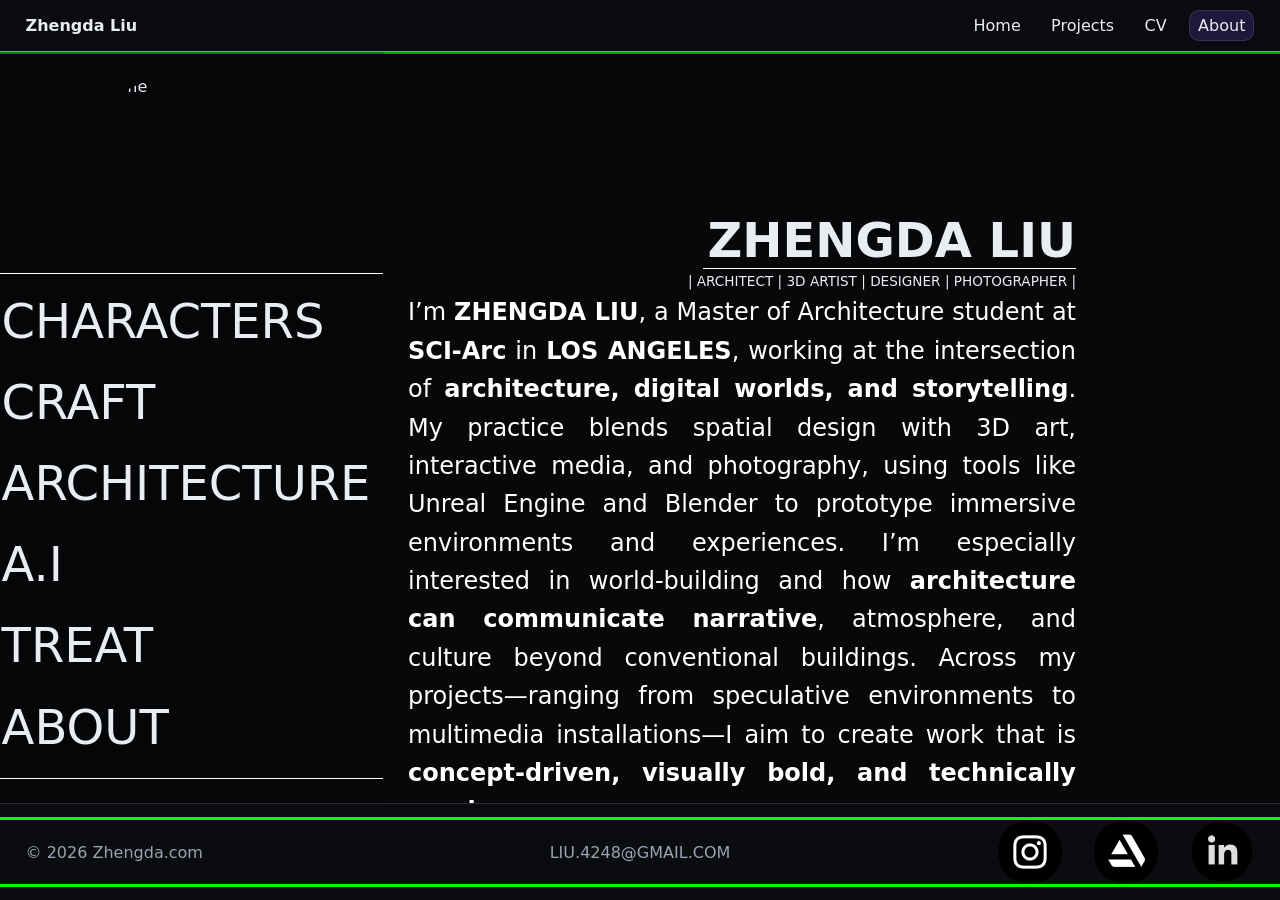
==== about.html @ c09c64e1 "2026_Feb_24 update" ====
<!doctype html>
<html lang="en">
<head>
  <meta charset="utf-8" />
  <meta name="viewport" content="width=device-width,initial-scale=1" />
  <title>About — Portfolio</title>
  <link rel="stylesheet" href="style.css" />
  <script defer src="script.js"></script>
</head>
<body>
  <header class="header">
    <div class="container row">
      <a class="brand" href="index.html">Zhengda Liu</a>

      <button class="navBtn" type="button" aria-expanded="false" aria-controls="nav">
        ☰
      </button>

      <nav class="nav" id="nav">
        <a href="index.html" data-nav>Home</a>
        <a href="projects.html" data-nav>Projects</a>
        <a href="cv.html" data-nav>CV</a>
        <a href="about.html" data-nav>About</a>
      </nav>
    </div>
  </header>

  <main class="split">

  <!-- LEFT -->
  <section class="leftPane">
   <div class="box1">
     <a class="profileIcon" href="index.html" aria-label="Home">
      <img src="D:\PersonalWebsite\assets\icons\personalBrand.png" alt="Home">
     </a>
   </div>

    <div class="btnRow">
      <a class="btn ghost" style="--hbg:#e0e0e0" href="#">CHARACTERS</a>
      <a class="btn ghost" style="--hbg:#e0e0e0" href="#">CRAFT</a>
      <a class="btn ghost" style="--hbg:#de3c4f" href="#">ARCHITECTURE</a>
      <a class="btn ghost" style="--hbg:#e0e0e0" href="#">A.I</a>
      <a class="btn ghost" style="--hbg:#e0e0e0" href="#">TREAT</a>
      <a class="btn ghost" style="--hbg:#70e6e6" href="about.html">ABOUT</a>
    </div>

    <div class="myStory">
    <h3>MY STORY</h3>
     <h4> Early Years in Beijing</h4>
     <p class="firstP">
      I was born in <span class="bold">BEIJING, CHINA</span>, a city rich in history and culture. One of my clearest childhood memories is how fast the city was changing—construction sites were everywhere, and buildings seemed to rise from the ground as I grew up. I often stood and watched, wondering what I might become in the future. Looking back, that experience probably planted my early interest in building. But I also believe it came from something more personal. My father loved drawing when he was young, and I think his sense of aesthetics influenced me from the start.
     </p>

     <p>
      When I was young, I took several drawing classes, though none lasted very long. Before college, I hesitated and felt uncertain about what direction to take. That uncertainty led me to major in <span class="bold">Economics</span> during my first year.
     </p>

     <h4> College Years</h4>
     <p class="firstP">
      Freshman year wasn’t easy. I loved college life, but I didn’t enjoy what I was studying. I kept thinking about the interests I had as a kid, and I realized I wanted to pursue something I genuinely cared about. After my first year, I decided to switch my major to <span class="bold">Architecture</span>. The application process wasn’t too difficult—I truly enjoyed the courses, and I completed my first portfolio.
     </p>

     <p>
      My time as an undergraduate at the <span class="bold">Knowlton School of Architecture (KSA)</span> was exciting. I loved the history and theory classes, and studio was also inspiring. That period helped me build a strong foundation in architecture. More importantly, <span class="bold">KSA</span> taught me a way of thinking—a <span class="bold">methodology</span> for design. Those concepts are still at the core of how I approach design today.
     </p>

     <h4> First Steps in Architecture</h4>
     <p class="firstP">
      Time moved quickly, and when I graduated, the pandemic was spreading worldwide. I was passionate about architecture and eager to begin my career. My first job was at <span class="bold">TIANHUA</span>, one of the largest architecture firms, where I worked as an assistant architect on an elementary school project and several competition projects. I was part of a large team—about 15 people—and we collaborated well. The most valuable lesson I learned from a big firm was how to work effectively in a large team.
     </p>

     <p>
      However, large companies also have disadvantages. Often, you’re responsible for only one part of a project, and it can be difficult to understand the project as a whole. To gain broader experience, I joined a smaller design studio with only six people called <span class="bold">YANSHAN ARCHITECTURE</span>. The pace was much faster—we often worked on more than three projects at the same time, mostly smaller ones such as schools and resorts. Because the projects were smaller and schedules were tighter, I had the chance to participate in every stage, including design, representation, and construction. Many of our projects were completed on time and eventually put into use.
     </p>
     
     <h4>Returning to School</h4>
     <p class="firstP">
      I value both experiences. But over time, I began to feel a bit tired and repetitive in my daily work. I started to question whether I was still interested in architecture—or whether I wanted to explore something different, but not too far from design. That question led me to <span class="bold">SCI-Arc</span>.
     </p>

     <p>
      At SCI-Arc, I began learning beyond traditional architecture. I picked up new tools—<span class="bold">Maya, Blender, C4D, and ZBrush</span>—and explored skills that connect with the game and film industries. It felt like I rekindled my passion for design. During my two years at <span class="bold">SCI-Arc</span>, I achieved more than I expected and completed several projects using these new techniques. With the support of inspiring professors, I strengthened my methodology and developed my own design language.
     </p>

     <h4>Where I’m Headed Next</h4>
     <p class="firstP">
      Now, I consider myself a <span class="bold">3D artist</span>, and I hope to build a career in the field I truly love. If you’ve read this far, thank you—I genuinely appreciate it. As the saying goes, “Life is like a box of chocolates—you never know what you’re going to get.” I’m excited to keep moving forward on this path, and I believe it will lead to something meaningful.
     </p>
   </div>

  </section>

  <!-- RIGHT -->
  <section class="rightPane">
    <div class="mainOverlay"></div>

    <div class="box">
      <h1>ZHENGDA LIU</h1>
      <div class="nameLine"></div>
      <p>| ARCHITECT | 3D ARTIST | DESIGNER | PHOTOGRAPHER |</p>
      <p class="intro">
        I’m <span class="bold2">ZHENGDA LIU</span>, a Master of Architecture student at     <span class="bold2">SCI-Arc</span> in <span class="bold2">LOS ANGELES</span>, working at the intersection of <span class="bold2">architecture, digital worlds, and storytelling</span>. My practice blends spatial design with 3D art, interactive media, and photography, using tools like Unreal Engine and Blender to prototype immersive environments and experiences. I’m especially interested in world-building and how <span class="bold2">architecture can communicate narrative</span>, atmosphere, and culture beyond conventional buildings. Across my projects—ranging from speculative environments to multimedia installations—I aim to create work that is <span class="bold2">concept-driven, visually bold, and technically precise</span>.
      </p>
    </div>


   <h2 class="bioTitle">BIOGRAPHY</h2>
     <div class="linkGrid">
     <a class="linkCard" style="--bg:url('assets/images/biography/venice.png')" href="https://archinect.com/news/article/150465481/sci-arc-research-on-los-angeles-wildfires-to-be-exhibited-at-venice-biennale" target="_blank" rel="noopener">
     <div class="linkTitle">VENICE-BIENNALE</div>
     <div class="linkDesc">SCI-Arc, led by Elena Manferdini, exhibited at the 2025 Venice Biennale on the escalating wildfire risk in Los Angeles driven by climate change.</div>
     </a>

     <a class="linkCard" style="--bg:url('assets/images/biography/knowlton.jpg')" href="https://knowltondl.osu.edu/Detail/objects/10274" target="_blank" rel="noopener">
     <div class="linkTitle">KNOWLTONSCHOOL ARCHIVE</div>
     <div class="linkDesc">This project reimagined the Downtown Athletic Club as a series of “Suspended Climates,” curating indoor environments from hot to cold.</div>
     </a>

     <a class="linkCard" style="--bg:url('assets/images/biography/SCIARC.jpg')" href="https://www.instagram.com/p/DTJOc6gkt2K/" target="_blank" rel="noopener">
     <div class="linkTitle">SCI-ARC GALLERY</div>
     <div class="linkDesc">The Hydros District at 333 South Grand Avenue replaces the Wells Fargo Towers with two new towers tied together.</div>
     </a>

     <a class="linkCard" style="--bg:url('assets/images/biography/contest.png')" href="https://mp.weixin.qq.com/s/KLNOL53To70h0elLudLi3Q" target="_blank" rel="noopener">
     <div class="linkTitle">ZHIYOU CONTEST</div>
     <div class="linkDesc">Longgang District’s “Urban Growth Plan” aims to build compact, flexible, welcoming, shared campuses rooted in local culture, where schools and the city grow together.</div>
     </a>
     </div>


  <!-- RESUME -->
   <div class="resumeBlock">
  <h2 class="resumeTitle">EDUCATION</h2>

   <div class="resumeItem">
    <div class="resumeHead">
      <span class="resumeRole">B.Arch — THE OHIO STATE UNIVERSITY</span>
      <span class="resumeTime">Columbus - OH</span>
    </div>
    <p class="resumeDesc">Acknowledge architecture through history and theory. The studio focuses on methodologies for fundamental architectural design.</p>

    <div class="resumeHead">
      <span class="resumeRole">M.Arch — SCI-Arc</span>
      <span class="resumeTime">Los Angeles - CA</span>
    </div>
    <p class="resumeDesc">Learned additional design tools with a focus on spatial storytelling, real-time workflows, and visualization.</p>
  </div>

  <h2 class="resumeTitle">WORKING EXPERIENCE</h2>

  <div class="resumeItem">
    <div class="resumeHead">
      <span class="resumeRole">Assistance Architect — TIANHUA Architecture</span>
      <span class="resumeTime">SHANGHAI · 2021–2022</span>
    </div>
    <p class="resumeDesc">worked in multidisciplinary teams on educational projects, coordinating with architects and consultants while using BIM.</p>

    <div class="resumeHead">
      <span class="resumeRole">Assistance Architect — YANSHAN Studio</span>
      <span class="resumeTime">SHANGHAI · 2022–2023</span>
    </div>
    <p class="resumeDesc">Contributed to residential and commercial projects while exploring more innovative, and smart-technology approaches.</p>
  </div>

  <div class="contactBlock">
  <h2 class="resumeTitle">CONTACT</h2>

  <div class="contactRow">
    <span class="contactLabel">Email:</span>
    <a class="contactLink" href="mailto:LIU.4248@GMAIL.COM"> LIU.4248@GMAIL.COM</a>
  </div>

  <div class="contactRow">
    <span class="contactLabel">TEL:</span>
    <a class="contactLink" href="tel:+16149657210">+1-614-965-7210</a>
  </div>
</div>


</section>
</main>

 <footer class="footer">
    <div class="container footerRow">
      <span class="footerLeft">© <span data-year></span> Zhengda.com</span>

      <a class="footerEmail" href="mailto:LIU.4248@GMAIL.COM">LIU.4248@GMAIL.COM</a>

      <div class="footerRight">
        <a class="iconLink" href="https://instagram.com/YOURHANDLE" target="_blank" rel="noopener" aria-label="Instagram">
          <img src="assets/icons/instagram.png" alt="Instagram" />
        </a>
        <a class="iconLink" href="https://www.artstation.com/YOURHANDLE" target="_blank" rel="noopener" aria-label="ArtStation">
          <img src="assets/icons/artstation.png" alt="ArtStation" />
        </a>
        <a class="iconLink" href="https://www.linkedin.com/in/YOURHANDLE" target="_blank" rel="noopener" aria-label="LinkedIn">
          <img src="assets/icons/linkedin.png" alt="LinkedIn" />
        </a>
      </div>
    </div>
  </footer>
</body>
</html>
---- style.css ----
:root{
  --bg:#0b0c10;
  --fg:#e9ecf1;
  --muted:#9aa4b2;
  --card:rgba(255,255,255,.06);
  --border:rgba(255,255,255,.12);
  --accent:#7c5cff;
  --max:1000px;
}

*{ box-sizing:border-box; }
body{
  min-height: 100vh;
  display: flex;
  flex-direction: column;
  margin:0;
  font-family: system-ui, -apple-system, Segoe UI, Roboto, Arial;
  background:var(--bg);
  color:var(--fg);
}
a{ color:inherit; }
.container{ width:min(var(--max), calc(100% - 2rem)); margin:0 auto; }
.row{ display:flex; align-items:center; justify-content:space-between; gap:1rem; }
.muted{ color:var(--muted); }

.header{
  position:sticky; top:0;
  border-bottom:1px solid var(--border);
  background:rgba(11,12,16,.9);
}

.brand{ 
  font-weight:700;
  text-decoration:none; 
  padding:1rem 0; 
  margin-left: clamp(0px, calc(min(100vw, 1920px) * 0.02), 2rem);
}

.navBtn{
  margin-right: clamp(0px, calc(min(100vw, 1920px) * 0.02), 2rem);
  border:1px solid var(--border);
  background:transparent;
  color:var(--fg);
  padding:.4rem .6rem;
  border-radius:10px;
  cursor:pointer;
}

.nav{
  margin-right: clamp(0px, calc(min(100vw, 1920px) * 0.02), 2rem);
  display:none;
  gap:.9rem;
  align-items:center;
}
.nav a{
  text-decoration:none;
  padding:.3rem .5rem;
  border-radius:10px;
}
.nav a.active{
  border:1px solid var(--border);
  background:rgba(124,92,255,.18);
}

.nav.open{
  display:flex;
  position:absolute;
  right:5rem;
  top:64px;
  flex-direction:column;
  padding:.7rem;
  border:1px solid var(--border);
  border-radius:14px;
  background:rgba(11,12,16,.95);

}

@media (min-width: 800px){
  .navBtn{ display:none; }
  .nav{ display:flex; }
}

main{   
  flex: 1;                 /* fills leftover space */
  min-height: 1080px;   /* optional: forces more height so you can scroll on short screens */
}


.grid{
  display:grid;
  grid-template-columns: 1fr;
  gap:1rem;
}
@media (min-width: 900px){
  .grid{ grid-template-columns: repeat(3, 1fr); }
}

.card{
  border:1px solid var(--border);
  border-radius:14px;
  background:var(--card);
  padding:1rem;
}

.btn{
  border:1px solid var(--border);
  background:rgba(124,92,255,.18);
  color:var(--fg);
  padding:.5rem .8rem;
  border-radius:999px;
  cursor:pointer;
  text-decoration:none;
  display:inline-block;
}
.btn.ghost{ background:transparent; }


/* Modal */
.modal[hidden]{ display:none; }
.modal{
  position:fixed; inset:0;
  display:grid; place-items:center;
  padding:1rem;
}
.backdrop{ position:absolute; inset:0; background:rgba(0,0,0,.6); }
.panel{
  position:relative;
  width:min(520px, 100%);
  border:1px solid var(--border);
  background:rgba(11,12,16,.95);
  border-radius:14px;
  padding:1rem;
}
.x{
  position:absolute; right:.6rem; top:.6rem;
  border:1px solid var(--border);
  background:transparent;
  color:var(--fg);
  border-radius:10px;
  padding:.2rem .5rem;
  cursor:pointer;
}

main.right{
  position: relative;
  overflow: hidden;  
  display: flex;
  flex-direction: column;  /* stack box + buttons vertically */
  align-items: left;     /* center the whole main content */
  justify-content: flex-start;
  height: min(1080px, 100vh); 
}

.mainVideo{
  position: absolute;
  inset: 0;
  width: 100%;
  height: 100%;
  object-fit: cover;
  z-index: 0;
}

.mainOverlay{
  position: absolute;
  inset: 0;
  background: rgba(0,0,0,0.5);
  z-index: 1;
}

main.right .box,
main.right .btnRow{
  position: relative;
  z-index: 2;
}

main.right .box{
  width: min(520px, 100%);
  padding-top: 6rem; /* top margin for top*/
  margin-left: auto;   /* push to the far right */
  margin-right: 5rem;
  text-align: right; 
}

main.right .box h1{
  font-size: 4rem;  
  margin: 0;           /* kills all h1 margins */
  padding: 0;          /* kills the h1 padding from your global rule */
  line-height: 1;      /* tighter line box */
}
main.right .box p{
  margin: 0;           /* kills paragraph top margin */
  position: relative;
  left: -1.2rem;
  white-space: nowrap; /* for phone */
  font-size: 0.7rem; 
}
  @media (max-width: 480px){ 
  main.right .box p{
    font-size: 0.95rem;
    padding-left: clamp(10px, 1.6vw, 6rem);
  } /* for phone */
}


.btnRow .btn.ghost{
  display: inline-flex;
  align-items: center;
  gap: 2rem;
  color: var(--fg);
  text-decoration: none;
  padding: .35rem .7rem;
  border-radius: 20px;
  transition: background .4s ease, border-color .4s ease, transform .4s ease;
  border: 1px solid transparent;
}

.btnRow .btn.ghost:hover{
  background: color-mix(in srgb, var(--hbg) 35%, transparent);
  transform: translateX(20px) scale(1.2);
}
main.right .btnRow{
  font-size: 3rem;
  display: flex;
  flex-direction: column;
  gap: 0.6rem;
  align-items: flex-start;
  margin-top: 9rem;

  width: fit-content;
  margin-left: clamp(0px, calc(min(100vw, 1920px) * 0.03), 6rem);
}

main.right .btnRow .btn{
  border: none;
  background: transparent; /* if you want pure text */
}

.pageWrap{
  width: 100%;
  max-width: 1920px;
  margin: 0 auto;      /* center */
}

html, body { height: 100%; margin: 0; padding: 0; }

.container{
  width: 100%;
  max-width: 1920px;
  margin: 0 auto;
  box-sizing: border-box;
}

.pageWrap{ outline: 3px solid red; }
.container{ outline: 3px solid lime; }
main.right{ outline: 3px solid cyan; }




/*FOOTER*/

.footer{
  border-top: 1px solid var(--border);
  padding: 1rem 0;
  color: var(--muted);

  display: flex;
  justify-content: center;   /* centers the inner row block */
}

html, body{
  height: 100%;
  margin: 0;
}

/* header / main / footer */
body{
  display: grid;
  grid-template-rows: auto 1fr auto;
  overflow: hidden;       /* IMPORTANT: stop body scroll */
}

/* allow main to shrink so children can scroll */
main{
  min-height: 0;
}


.footerRow{
  width: 100%;
  max-width: 1920px;         /* match your site cap */
  padding-inline: clamp(8px, 2vw, 40px);
  box-sizing: border-box;

  display: grid;
  grid-template-columns: 1fr auto 1fr;
  align-items: center;       /* vertical center */
  gap: 1rem;
}

.footerLeft{
  justify-self: start;
}

.footerEmail{
  justify-self: center;
  color: var(--muted);
  text-decoration: none;
}


.footerRight{
  justify-self: end;
  display: flex;
  align-items: center;
  gap: 2rem;     /* more space between icons */
  flex-wrap: nowrap; /* prevent wrapping/overlap */
}

.footerEmail:hover{
  filter: drop-shadow(0 0 8px rgb(233, 231, 240));
}



.iconLink{
  width: 64px;
  height: 64px;
  display: inline-flex;
  align-items: center;
  justify-content: center;
  text-decoration: none;

  border: none;          /* remove boundary */
  background: transparent;
  border-radius: 0;      /* optional: remove rounding */
}

.iconLink:hover{
  filter: drop-shadow(0 0 8px rgba(124,92,255,.35));
}

.iconLink img{
   width: 64px;      /* was 40px */
  height: 64px;     /* was 40px */
  border: 0px solid var(--border);
  border-radius: 14px;  /* slightly rounder */
  display: inline-flex;
  align-items: center;
  justify-content: center;
  text-decoration: none;
}

.iconLink:hover{
  border-color: var(--fg);
}
/* Mobile: stack nicely */
@media (max-width: 600px){
  .footerRow{
    grid-template-columns: 1fr;
    align-items: center;
    text-align: center;
  }
  .footerLeft, .footerEmail, .footerRight{
    justify-self: center;
  }
  .footerRight{
    flex-wrap: wrap;
    justify-content: center;
  }
}


/*SPLIT CODE*/

.split{
  height: 100%;
  overflow: hidden;           /* prevent body/page scroll inside this area */
  display: grid;
  grid-template-columns: 3fr 7fr;

  background-image: url("assets/images/about-pg.png");
  background-size: cover;
  background-position: center;
  background-repeat: no-repeat;
  background-attachment: fixed; /* keeps background fixed (desktop) */
}
/* each panel scrolls separately */

/*icon*/


.profileIcon{
  width: 180px;
  height: 180px;
  margin-left: 60px;
  border-radius: 80%;     /* circle */
  overflow: hidden;       /* clip image to circle */
  display: inline-block;

  transition: transform .35s ease, box-shadow .35s ease, filter .35s ease;
  transform-origin: left center;
}


.profileIcon img{
  overflow: hidden;   
  object-position: left center; /* align the crop to left */
  width: 180px;
  height: 180px;
  object-fit: cover;
  margin-right: auto;
  display: inline-block;

  transform-origin: left center;
}
.profileIcon:hover{
  transform: translateY(-2px) scale(1.08);
  /* glow */
  box-shadow:
    0 0 10px rgba(112, 230, 210, 0.55),
    0 0 26px rgba(77, 165, 168, 0.479),
    0 0 60px rgba(9, 52, 63, 0.2);

  filter: brightness(1.05);

}

.leftPane .box1 {
  width: 100%;
  display: flex;
  justify-content: flex-start;
  padding-top: 25px;

}

.leftPane
{
  border-right: 0;
  height: 100%;
  min-height: 0;
  overflow-y: auto;
  overflow-x: hidden;
  align-items: center;  
  position: relative;
  padding: 0px 24px;
  display: flex;
  flex-direction: column;
  gap: 16px;
  background: rgba(0, 0, 0, 0.50); 

  /*deactivate the scroll bar*/
  scrollbar-width: none;        /* Firefox */
  -ms-overflow-style: none;     /* IE/Edge legacy */
}


/* overlays (won’t block scrolling) */
.leftPane::before{
 display: none;
}

/*scroll bar not working*/
.leftPane::-webkit-scrollbar,
.rightPane::-webkit-scrollbar{
  width: 0;
  height: 0;
  display: none;                /* Chrome/Safari */
}

.rightPane{
  height: 100%;
  min-height: 0;
  overflow-y: auto;
  overflow-x: hidden;

  position: relative;
  padding: 28px 24px;
  display: flex;
  flex-direction: column;
  gap: 16px;
  background: rgba(0, 0, 0, 0.350);

  /*deactivate the scroll bar*/
  scrollbar-width: none;        /* Firefox */
  -ms-overflow-style: none;     /* IE/Edge legacy */
}

.rightPane::before{
  content: "";
  position: sticky;
  inset: 0;
  z-index: 0;
  pointer-events: none;
}



.leftPane::before{ background: rgba(0,0,0,0.60); }
.rightPane::before{ background: rgba(0,0,0,0.12); }

/* keep content above overlay — NO overflow here */
.leftPane > *
{
  position: relative;
  z-index: 1;
}

.rightPane > *{
  position: relative;
  z-index: 1;
}



/* left pane buttons: vertical stack, left aligned */
.leftPane .btnRow{
  margin-left: -12px;
  margin-bottom: 50px;
  /*padding: -30px 0px 0px 0px;  /* top right bottom left */
  display: flex;
  flex-direction: column;
  align-items: flex-start;
  gap: 12px; /* spacing between buttons */
}

.leftPane .btnRow::before{
  margin-top: 0px;
  content:"";
  display: block;
  width: 100%;          /* line length */
  height: 1px;           /* line thickness */
  background: rgb(255, 255, 255);
}


/* optional: make each button fit its content (not full width) */
.leftPane .btnRow .btn{
  font-size: 3rem;
  width: fit-content;
}

.leftPane .btnRow::after{
  margin-top: 5px;
  content:"";
  display: block;
  width: 100%;          /* line length */
  height: 1px;           /* line thickness */
  background: rgb(255, 255, 255);
}


/*MYSTORY*/



.leftPane .myStory{
  padding-left: 70px;
  padding-right: 80px;
}

.leftPane .myStory h3{
  margin: 0 0 10px;
  text-align: left;
  font-size: 2.5rem;
  letter-spacing: .08em;
  color: rgb(255, 255, 255);
}

.leftPane .myStory h4{
  margin: 0 0 0px;
  text-align: left;
  font-size: 1.2rem;
  letter-spacing: 0;
  color: rgba(253, 142, 175, 0.95);
}

.leftPane .myStory .firstP{
  max-width: 500px;
  margin: 0 0 16px;
  text-align: justify;        /* fills both sides */
  text-justify: inter-word;
  font-size: 1rem;          
  line-height: 1.6;
  font-weight: 300;
  color: rgba(255,255,255,0.85);
}

.leftPane .myStory p{
  max-width: 500px;
  margin: 0 0 16px;
  text-align: justify;        /* fills both sides */
  text-justify: inter-word;
  font-size: 1rem;          
  line-height: 1.6;
  font-weight: 300;
  color: rgba(255,255,255,0.85);
}

.leftPane .myStory p { text-indent: 2em; }
.leftPane .myStory .firstP{
  text-indent: 0;
}

.bold{
  color: rgb(255, 255, 255);
  font-weight: 1000;
}

/*RIGHTPANE*/

.rightPane .box h1{
  font-size: 3rem;
  text-align: right;
  padding-top: 100px;
  padding-right: 180px;
  margin: 0;
}
.rightPane .bold2{
  color: rgb(255, 255, 255);
  font-weight: 600;
}

.rightPane .box .nameLine{
  width: 44%;
  height: 1.35px;
  background: rgb(255, 255, 255);

  margin: 0px 180px 0px auto; /* right padding = 180px, align right */
}

.rightPane .box p{
  font-size: .85rem;
  margin: 4px 0 0;           /* kills paragraph top margin */
  text-align: right;
  padding-top: 0px;
  padding-right: 180px;
  margin-left: 0;
}

/*introduction*/

.rightPane .box .intro{

  font-size: 1.5rem;
  font-weight: 300; 

  margin-left: auto;        /* keep the block on the right side */
  max-width: 60ch;

  text-align: justify;      /* justify both sides */
  text-justify: inter-word;

  line-height: 1.6;
  color: rgb(255, 255, 255);

  padding-right: 180px;
  padding-left: 0;
}



/*BIOGRAPHY*/
.rightPane .bioTitle{
  padding-right: 180px; 
  position: relative;
  margin: 100px 0 0 0;
  padding-left: 10px;   /* increase to push more right; decrease to push left */
  text-align: left;
  font-size: 2.5rem;
  font-weight: 700;
  letter-spacing: .08em;
  color: rgba(255,255,255,0.95);
}

.rightPane .bioTitle::after{
  content:"";
  display: block;
  width: 100%;          /* line length */
  height: 1px;           /* line thickness */
  background: rgb(255, 255, 255);
}



/* card-like buttons */
.rightPane .linkGrid{
  margin-top: 0px;
  padding-right: 180px;          /* match your right offset */
  display: grid;
  grid-template-columns: repeat(3, minmax(140px, 1fr));
  gap: 14px;
  justify-content: end;          /* keep the grid on the right side */
  align-content: start;
}

.rightPane .linkCard{
  text-decoration: none;
  height: 140px; 
  color: rgba(255,255,255,0.95);
  border: 1px solid rgba(255,255,255,0.16);
  border-radius: 16px;
  padding: 14px 14px 12px;
  transition: transform .25s ease, border-color .25s ease;

  position: relative;
  overflow: hidden;

  background-image: var(--bg);
  background-size: cover;
  background-position: center;
  background-repeat: no-repeat;
}

/* dark overlay so text stays readable */
.rightPane .linkCard::before{
  content:"";
  position:absolute;
  inset:0;
  background: rgba(0, 0, 0, 0.589);   /* faint image */
  transition: background .25s ease; /* smooth both directions */
  pointer-events:none;
}

/* keep text above the overlay */
.rightPane .linkCard > *{
  position: relative;
  z-index: 1;
}

.rightPane .linkCard:hover{
  transform: translateY(-2px);
  border-color: rgba(0, 0, 0, 0.274);
}

/* optional: hover brighten image */
.rightPane .linkCard:hover::before{
  background: rgba(3, 3, 3, 0.329);  /* lighter = image looks stronger */
}

.rightPane .linkTitle{
  font-size: 1rem;
  font-weight: 600;
  letter-spacing: .02em;
}

.rightPane .linkDesc{
  margin-top: 6px;
  font-size: .85rem;
  font-weight: 300;
  line-height: 1.35;
  color: rgba(255,255,255,0.78);
}


/*EDUCATION& WORKING EXPERIENCE*/
.rightPane .resumeBlock{
  margin-top: 0px;
  padding-right: 180px;  /* match your right content offset */
}

.rightPane .resumeTitle{
  text-align: left;
  margin: 100px 0 10px;
  font-size: 2.5rem;
  font-weight: 700;
  letter-spacing: .06em;
  color: rgba(255,255,255,0.95);
}

.rightPane .resumeTitle::after{
  content:"";
  display: block;
  width: 100%;          /* line length */
  height: 1px;           /* line thickness */
  background: rgb(255, 255, 255);
}


.rightPane .resumeHead{
  display: flex;
  justify-content: space-between;
  gap: 14px;
  flex-wrap: wrap;
}

.rightPane.resumeHead.highlight{
  padding-left: 12px;
  border-left: 3px solid rgba(255,255,255,0.35);
}

.rightPane .resumeRole{
  font-weight: 600;
  color: rgba(255,255,255,0.92);
}

.rightPane .resumeTime{
  font-weight: 450;
  color: rgb(255, 255, 255);
}


.rightPane .resumeDesc{
  margin: 0px 0 36px;
  font-weight: 300;
  line-height: 1;
  color: rgba(255,255,255,0.80);
}



/*CONTACT*/

.rightPane .contactBlock .resumeTitle{
  text-align: right;
}

.rightPane .contactBlock .resumeTitle::after{
  margin-left: auto;
  content:"";
  display: block;
  width: 20%;          /* line length */
  height: 1px;           /* line thickness */
  background: rgb(255, 255, 255);
}

/* bigger value text (email + tel) */
.rightPane .contactLink{
  font-size: 1rem;     /* adjust */
  font-weight: 300;      /* optional */
  color: #fff;
}

/* keep label a bit smaller (optional) */
.rightPane .contactLabel{
  font-size: 1.5rem;
  font-weight: 400;
  color: rgb(255, 255, 255);
}

/* more space between Email row and Tel row */
.rightPane .contactRow{
  text-align: right;
  padding-top: 5px;
  margin-bottom: 20px;   /* gap between the two rows */
}

.rightPane .contactRow:last-child{
  margin-bottom: 60px;
}




/* mobile: stack */
@media (max-width: 900px){
  .split2{ grid-template-columns: 1fr; }
  .leftPane{
    border-right: 0;
    border-bottom: 1px solid var(--border);
  }
}


/* responsive: stack on small screens */
@media (max-width: 900px){
  .split{
    grid-template-columns: 1fr;
  }
  .leftPane{
    border-right: 0;
    border-bottom: 1px solid var(--border);
  }
}









/*PROJECTS*/
.grid{
  display: grid;
  box-sizing: border-box;  
  padding: 0 24px;   
  grid-template-columns: repeat(3, minmax(0, 1fr));
  gap: 18px;
}



/* responsive: 2 columns on medium, 1 column on small */
@media (max-width: 900px){
  .grid{ grid-template-columns: repeat(2, minmax(0, 1fr)); }
}
@media (max-width: 560px){
  .grid{ grid-template-columns: 1fr; }
}

.card{
  padding: 16px;
  border-radius: var(--radius);
  background: var(--card);
  border: 1px solid var(--border);
}

/* button that contains image */
.thumbBtn{
  width: 100%;
  display: grid;
  grid-template-columns: 96px 1fr;
  gap: 12px;
  align-items: center;
  margin-top: 12px;
  padding: 10px;
  border-radius: 14px;
  cursor: pointer;
}

.thumbBtn img{
  width: 96px;
  height: 64px;
  border-radius: 12px;
  object-fit: cover;
  display: block;
}

.thumbBtn span{
  text-align: left;
}

/* hover effect */
.thumbBtn:hover{
  transform: translateY(-2px);
}
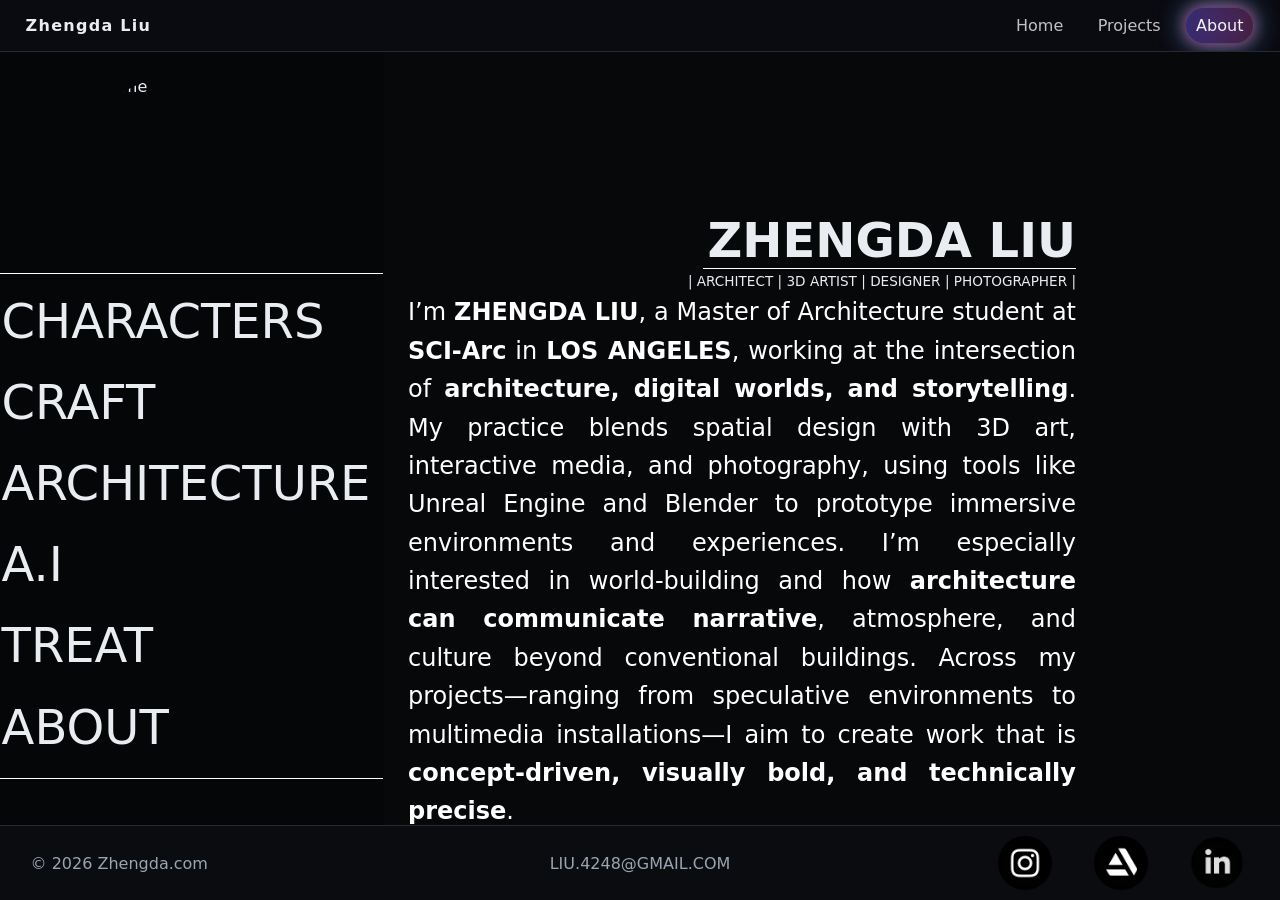
==== commit 4e120c93: "2026_3_3 update" ====
--- a/about.html
+++ b/about.html
@@ -19,7 +19,6 @@
       <nav class="nav" id="nav">
         <a href="index.html" data-nav>Home</a>
         <a href="projects.html" data-nav>Projects</a>
-        <a href="cv.html" data-nav>CV</a>
         <a href="about.html" data-nav>About</a>
       </nav>
     </div>
@@ -36,11 +35,11 @@
    </div>
 
     <div class="btnRow">
-      <a class="btn ghost" style="--hbg:#e0e0e0" href="#">CHARACTERS</a>
-      <a class="btn ghost" style="--hbg:#e0e0e0" href="#">CRAFT</a>
-      <a class="btn ghost" style="--hbg:#de3c4f" href="#">ARCHITECTURE</a>
-      <a class="btn ghost" style="--hbg:#e0e0e0" href="#">A.I</a>
-      <a class="btn ghost" style="--hbg:#e0e0e0" href="#">TREAT</a>
+      <a class="btn ghost" style="--hbg:#e0e0e0" href="characters.html">CHARACTERS</a>
+      <a class="btn ghost" style="--hbg:#e0e0e0" href="craft.html">CRAFT</a>
+      <a class="btn ghost" style="--hbg:#de3c4f" href="architecture.html">ARCHITECTURE</a>
+      <a class="btn ghost" style="--hbg:#e0e0e0" href="ai.html">A.I</a>
+      <a class="btn ghost" style="--hbg:#e0e0e0" href="treat.html">TREAT</a>
       <a class="btn ghost" style="--hbg:#70e6e6" href="about.html">ABOUT</a>
     </div>
 
--- a/style.css
+++ b/style.css
@@ -8,25 +8,19 @@
   --max:1000px;
 }
 
-*{ box-sizing:border-box; }
-body{
-  min-height: 100vh;
-  display: flex;
-  flex-direction: column;
-  margin:0;
-  font-family: system-ui, -apple-system, Segoe UI, Roboto, Arial;
-  background:var(--bg);
-  color:var(--fg);
-}
+
 a{ color:inherit; }
 .container{ width:min(var(--max), calc(100% - 2rem)); margin:0 auto; }
 .row{ display:flex; align-items:center; justify-content:space-between; gap:1rem; }
 .muted{ color:var(--muted); }
 
 .header{
+  justify-content: center;   /* centers the inner row block */
+  min-height: 30px;
   position:sticky; top:0;
   border-bottom:1px solid var(--border);
   background:rgba(11,12,16,.9);
+  flex: 0 0 auto;
 }
 
 .brand{ 
@@ -56,10 +50,45 @@
   text-decoration:none;
   padding:.3rem .5rem;
   border-radius:10px;
-}
+  transition: background .35s ease, box-shadow .35s ease, transform .35s ease, border-color .35s ease, color .35s ease;
+}
+
+.nav a:hover{
+  border-color: color-mix(in srgb, rgb(255, 255, 255) 40%, transparent);
+  background: linear-gradient(135deg,
+    rgba(204, 73, 149, 0.35),
+    rgba(110, 231, 255, 0.22)
+  );
+  box-shadow:
+    0 0 12px rgb(78, 182, 201),
+    0 0 22px rgb(207, 47, 173);
+  transform: translateY(-1px);
+}
+
+/* optional: don’t change active link too much when hovering */
+.nav a.active:hover{
+    border-color: color-mix(in srgb, rgb(255, 255, 255) 40%, transparent);
+    background: linear-gradient(135deg,
+    rgba(204, 73, 149, 0.35),
+    rgba(110, 231, 255, 0.22)
+  );
+  box-shadow:
+    0 0 12px rgb(78, 182, 201),
+    0 0 22px rgb(207, 47, 173);
+  transform: translateY(-1px);
+}
+
 .nav a.active{
-  border:1px solid var(--border);
-  background:rgba(124,92,255,.18);
+  background: linear-gradient(135deg,
+    rgba(204, 73, 149, 0.55),
+    rgba(110, 231, 255, 0.35)
+  );
+
+  box-shadow:
+    0 0 14px rgba(204, 73, 149, 0.692),
+    0 0 26px rgba(110, 231, 255, 0.5);
+
+  color: rgba(255,255,255,0.95);
 }
 
 .nav.open{
@@ -80,9 +109,20 @@
   .nav{ display:flex; }
 }
 
-main{   
-  flex: 1;                 /* fills leftover space */
-  min-height: 1080px;   /* optional: forces more height so you can scroll on short screens */
+main{
+
+  flex: 1 1 auto;                 /* fills leftover space */
+  min-height: 0;                  /* important: allows shrinking so overflow can scroll */
+  overflow-y: auto;          /* scroll here */
+  overflow-x: hidden;                 /* only main scrolls */
+
+  -ms-overflow-style: none;   /* IE/Edge legacy */
+  scrollbar-width: none;      /* Firefox */
+}
+
+main::-webkit-scrollbar{
+  width: 0;
+  height: 0;                  /* Chrome/Safari */
 }
 
 
@@ -241,18 +281,20 @@
   margin: 0 auto;      /* center */
 }
 
-html, body { height: 100%; margin: 0; padding: 0; }
-
 .container{
   width: 100%;
   max-width: 1920px;
+  max-height: auto;
   margin: 0 auto;
   box-sizing: border-box;
-}
-
-.pageWrap{ outline: 3px solid red; }
-.container{ outline: 3px solid lime; }
-main.right{ outline: 3px solid cyan; }
+  overflow: auto;
+}
+
+.pageWrap{ outline: 0px solid red; }
+.container{ outline: 0px solid lime; }
+.split{ outline: 0px solid lime; }
+.projectsMain{ outline: 2px solid lime; }
+main.right{ outline: 0px solid cyan; }
 
 
 
@@ -261,29 +303,34 @@
 
 .footer{
   border-top: 1px solid var(--border);
-  padding: 1rem 0;
+  padding:  5px;
   color: var(--muted);
-
+  min-height: 30px;
   display: flex;
   justify-content: center;   /* centers the inner row block */
+  flex: 0 0 auto;
 }
 
 html, body{
   height: 100%;
   margin: 0;
-}
+}*{ box-sizing:border-box; }
 
 /* header / main / footer */
+
+
 body{
-  display: grid;
-  grid-template-rows: auto 1fr auto;
-  overflow: hidden;       /* IMPORTANT: stop body scroll */
-}
-
-/* allow main to shrink so children can scroll */
-main{
-  min-height: 0;
-}
+  min-height: 100vh;
+  display: flex;
+  flex-direction: column;
+  font-family: system-ui, -apple-system, Segoe UI, Roboto, Arial;
+  background:var(--bg);
+  color:var(--fg);
+  overflow: hidden;
+}
+
+
+
 
 
 .footerRow{
@@ -334,15 +381,17 @@
   border: none;          /* remove boundary */
   background: transparent;
   border-radius: 0;      /* optional: remove rounding */
+
+  transition: filter .35s ease-in-out; /* ✅ add this */
 }
 
 .iconLink:hover{
-  filter: drop-shadow(0 0 8px rgba(124,92,255,.35));
+  filter: drop-shadow(0 0 8px rgba(149, 92, 255, 0.397));
 }
 
 .iconLink img{
-   width: 64px;      /* was 40px */
-  height: 64px;     /* was 40px */
+  width: 54px;      /* was 40px */
+  height: 54px;     /* was 40px */
   border: 0px solid var(--border);
   border-radius: 14px;  /* slightly rounder */
   display: inline-flex;
@@ -351,9 +400,6 @@
   text-decoration: none;
 }
 
-.iconLink:hover{
-  border-color: var(--fg);
-}
 /* Mobile: stack nicely */
 @media (max-width: 600px){
   .footerRow{
@@ -374,8 +420,10 @@
 /*SPLIT CODE*/
 
 .split{
+  align-self: center;
+  max-width: 1920px;
   height: 100%;
-  overflow: hidden;           /* prevent body/page scroll inside this area */
+  overflow: auto;           /* prevent body/page scroll inside this area */
   display: grid;
   grid-template-columns: 3fr 7fr;
 
@@ -882,59 +930,523 @@
 
 
 /*PROJECTS*/
+
+.projectsTitle{
+  display: flex;
+  align-items: center;
+  justify-content: center;
+  gap: 18px;                 /* space between text and lines */
+  text-align: center;
+}
+
+.projectsTitle .tMain{
+  padding-left: 50px;
+  font-family: "Space Grotesk", system-ui, sans-serif;
+  font-style: italic;
+  font-size: 4rem;
+  color: rgba(255,255,255,0.95);
+  font-weight: 500;
+  letter-spacing: 0.01em;
+}
+
+.projectsTitle .tMain .bigP{
+  font-size: 5rem;   /* bigger than the rest of PROJECTS */
+  line-height: 1;
+  display: inline-block;
+}
+
+.projectsTitle .tSub{
+  padding-top: 30px;
+  font-size: 1.4rem;
+  color: rgba(190, 201, 42, 0.596);
+  font-weight: 320;
+  font-style: italic;
+  letter-spacing: 0.01em;
+  margin-left: 0px;   /* space between the two */
+}
+
+
+
+
+/* 5) LINES (a line under the title) */
+.projectsTitle::before,
+.projectsTitle::after{
+  content: "";
+  height: 0.1px;
+  background: rgb(255,255,255);
+  flex: 1;                   /* lines expand */
+  max-width: 33%;          /* optional: cap line length */
+  opacity: 1;
+}
+
 .grid{
   display: grid;
   box-sizing: border-box;  
-  padding: 0 24px;   
+  padding-right: 50px;   
+  padding-left: 50px;   
   grid-template-columns: repeat(3, minmax(0, 1fr));
   gap: 18px;
-}
-
-
-
-/* responsive: 2 columns on medium, 1 column on small */
-@media (max-width: 900px){
-  .grid{ grid-template-columns: repeat(2, minmax(0, 1fr)); }
-}
-@media (max-width: 560px){
-  .grid{ grid-template-columns: 1fr; }
-}
-
-.card{
-  padding: 16px;
-  border-radius: var(--radius);
-  background: var(--card);
-  border: 1px solid var(--border);
-}
+
+  column-gap: 30px;
+  row-gap: 40px;
+}
+
+/*Grid frame*/
+
+
 
 /* button that contains image */
-.thumbBtn{
+
+.projectCard::before{
+  content:"";
+  position:absolute;
+  inset:0;
+
+  /* gradient stays the same */
+  background: radial-gradient(circle at center,
+    rgba(0,0,0,0.15) 0%,
+    rgba(0, 0, 0, 0.98) 85%);
+
+  opacity: 0;                       /* hidden by default */
+  transition: opacity .45s ease;    /* <-- slower fade */
+  z-index: 1;
+  pointer-events: none;
+}
+
+.projectCard{
+  position: relative;
+  overflow: hidden;
+  border-radius: 5px;
+  padding: 0;
+  border: 0;
   width: 100%;
+  cursor: pointer;
+  text-align: left;
+  height: 300px;
+
+  /* background image */
+  background-image: var(--bg);
+  background-size: cover;
+  background-position: center;
+  background-repeat: no-repeat;
+
+
+  transition: transform .45s ease, opacity .45s ease;
+  /* control card size (crop comes from size) */
+}
+
+.projectCard:hover{
+  transform: translateY(-10px);
+}
+
+
+.projectCard:hover::before,
+.projectCard:focus-visible::before{
+  opacity: 1;                       /* fade in */
+}
+
+
+.projectCard .cardContent{
+  position: absolute;
+  inset: 0;
+  z-index: 2;
+
+  display: flex;
+  flex-direction: column;
+  align-items: center;
+  justify-content: center;
+
+  height: auto;          /* important */
+  padding: 0px;
+  gap: 0px;
+}
+
+
+
+
+/* h2 styling */
+.projectCard .cardContent h2{
+  position: relative;
+  padding-top:70px;
+  
+  margin: -30px;
+  text-align: center;
+  font-size: 3.4rem;        /* size */
+  font-weight: 700;
+  letter-spacing: 0.02em;
+  color: rgba(255,255,255,0.95);  /* color */
+
+  transition: transform .45s ease;
+  will-change: transform;
+}
+
+.projectCard:hover .cardContent h2,
+.projectCard:focus-visible .cardContent h2{
+  transform: translateY(-20px); /* adjust hop amount */
+}
+
+.projectCard .cardContent .h2-arch{
+transition: .45s ease-in-out;  /* adjust time */
+font-size: 3.4rem;
+letter-spacing: 0em;  }
+
+.projectCard:hover .h2-arch{ color:#c04444; }
+
+
+.projectCard .cardContent p{
+  margin: 10px;
+  padding: 0 90px;
+
+  font-size: 1.15rem;
+  font-style: italic;
+  font-weight: 200;
+  color: rgba(255, 255, 255, 0.932);
+  transform: translateY(-10px);
+}
+
+.projectCard .cardContent p::before{
+  position: relative;
+  content: "";
+  display: block;
+  width: min(430px, 115%);   /* long, but responsive */
+  height: 2px;
+
+  margin: 10px -10px 10px;        /* small space ABOVE line */
+  /* no bottom margin, so it touches the <p> */
+  background: rgb(255, 255, 255);
+
+}
+
+.projectCard:hover .cardContent p,
+.projectCard:focus-visible .cardContent p{
+  transform: translateY(0);
+  opacity: 1;
+}
+
+
+
+.projectCard .cardContent p{
+  margin: 0;
+  text-align: left;
+  transform: translateY(140%);
+  opacity: 0;
+  transition: transform .45s ease, opacity .45s ease;
+  will-change: transform;
+}
+
+.projectCard:hover .cardContent p,
+.projectCard:focus-visible .cardContent p{
+  transform: translateY(0);
+  opacity: 1;
+}
+
+
+.projectCard:focus-visible{
+  outline: 2px solid color-mix(in srgb, var(--fg) 35%, transparent);
+  outline-offset: 3px;
+}
+
+
+
+
+/*LINES*/
+.lineQuote{
+  margin: 100px 0;
+  padding: 0 50px;
+  text-align: center;
+
+  font-size: 2.5rem;
+  font-weight: 300;
+  font-style: italic;
+  letter-spacing: 0.10em;
+  color: rgba(255,255,255,0.9);
+
+  display: flex;
+  align-items: center;
+  justify-content: center;
+  gap: 18px;
+}
+
+/* lines left and right */
+.lineQuote::before,
+.lineQuote::after{
+  content: "";
+  height: 0.1px;
+  background: rgb(255,255,255);
+  flex: 1;                   /* lines expand */
+  max-width: 50%;          /* optional: cap line length */
+  opacity: 1;
+}
+
+
+/*photo*/
+
+.photoMosaic{
+  display: flex;
+  flex-direction: column;
+  gap: 50px;                 /* distance between rows */
+  padding: 0px 50px ;           /* optional page side padding */
+}
+
+/* shared row behavior */
+.photoRow{
   display: grid;
-  grid-template-columns: 96px 1fr;
+  column-gap: 20px;          /* gap between photos */
+  height: 935px;             /* row height */
+}
+
+/* Row templates */
+.photoRow.r3{
+  grid-template-columns: 710px 535px 535px;
+}
+
+.photoRow.r2{
+  grid-template-columns: 520px 1280px;
+}
+
+/* tiles/images */
+.tile{
+  margin: 0;
+  height: 100%;
+  overflow: hidden;
+  border-radius: 5px;
+  background: rgba(255,255,255,0.06); /* shows if image doesn't fill */
+}
+
+.tile img{
+  width: 100%;
+  height: 100%;
+  display: block;
+
+  object-fit: cover;    /* fills the box; keeps proportion; may crop */
+  /* If you want to show full image instead (no crop), use:
+     object-fit: contain;
+  */
+}
+
+.photoMosaic{ overflow-x: auto; }
+.photoRow{ min-width: 1820px; } /* for r3 rows */
+
+
+
+
+
+
+
+
+
+/*ALL PROJECTS*/
+
+/* page shell */
+.projectsPage{
+  min-height: 100vh;
+  margin: 0;
+  background: var(--bg, #07070b);
+  color: var(--fg, rgba(255,255,255,.92));
+  font-family: system-ui, -apple-system, Segoe UI, Roboto, Arial;
+}
+
+.siteHeader{
+  position: sticky;
+  top: 0;
+  z-index: 50;
+  display: flex;
+  align-items: center;
+  justify-content: space-between;
+  gap: 16px;
+  padding: 14px 18px;
+  background: rgba(10,10,14,.75);
+  backdrop-filter: blur(10px);
+  border-bottom: 1px solid rgba(255,255,255,.08);
+}
+
+.brand{
+  color: var(--fg);
+  text-decoration: none;
+  letter-spacing: .08em;
+}
+
+.nav a{
+  color: rgba(255,255,255,.75);
+  text-decoration: none;
+  padding: 8px 10px;
+  border-radius: 999px;
+  transition: transform .25s ease, background .25s ease, filter .25s ease;
+}
+
+.nav a:hover{
+  background: linear-gradient(90deg, rgba(144, 117, 255, 0.164), rgba(211, 98, 164, 0.158));
+  transform: translateY(-1px);
+  filter: drop-shadow(0 0 10px rgba(124,92,255,.25));
+}
+
+.nav a.active{
+  background: linear-gradient(90deg, rgba(124,92,255,.35), rgba(204,73,149,.28));
+  border: 1px solid rgba(255,255,255,.12);
+  filter: drop-shadow(0 0 14px rgba(124,92,255,.35));
+}
+
+/* main scroll area */
+.projectsMain{
+  padding-left: 40px;
+  padding-right: 40px;
+  width: 100%;
+  max-width: 1920px;
+  margin: 0 auto;
+}
+
+.categoryHero{
+  padding: 10px 0 22px;
+  border-bottom: 5px solid rgba(255,255,255,.08);
+  margin-bottom: 22px;
+}
+
+.categoryHero h1{
+  margin: 0 0 8px;
+  font-size: clamp(1.6rem, 3vw, 2.2rem);
+  letter-spacing: .06em;
+}
+
+
+/* project cards */
+.projectCard2{
+  gap: 18px;
+  padding: 18px;
+  margin: 18px 0;
+  border-radius: 18px;
+  border: 1px solid rgba(255, 255, 255, 0.1);
+  background: rgba(37, 37, 37, 0.473);
+}
+
+.projectMeta h2{
+  margin: 0 0 10px;
+  font-size: 2rem;
+}
+
+.projectDesc{
+  margin: 0 0 12px;
+  color: rgba(255,255,255,.78);
+  line-height: 1.65;
+}
+
+.projectTags{
+  list-style: none;
+  padding: 0;
+  margin: 0;
+  display: flex;
+  flex-wrap: wrap;
+  gap: 8px;
+}
+
+.projectTags li{
+  font-size: .85rem;
+  padding: 6px 10px;
+  border-radius: 999px;
+  border: 1px solid rgba(255,255,255,.12);
+  color: rgba(255,255,255,.72);
+  background: rgba(0,0,0,.18);
+}
+
+/* media */
+.projectMedia img{
+  width: 100%;
+  height: auto;
+  display: block;
+  border-radius: 14px;
+  border: 1px solid rgba(255,255,255,.10);
+}
+
+.imgGrid{
+  display: grid;
+  grid-template-columns: 1fr 1fr;
+  gap: 10px;
+}
+
+.videoWrap{
+  display: flex;
+  justify-content: center;  /* ✅ horizontal center */
+  margin-top: 10px;
+  border-radius: 14px;
+  overflow: hidden;
+  border: 1px solid rgba(255,255,255,.10);
+}
+
+.videoWrap video,
+.videoWrap iframe{
+  width: 100%;
+  max-width: 1024px;
+  aspect-ratio: 16 / 9;
+  display: block;
+  margin: 0 auto;
+}
+
+/* footer */
+.siteFooter{
+  padding: 18px;
+  color: rgba(255,255,255,.55);
+  border-top: 1px solid rgba(255,255,255,.08);
+  text-align: center;
+}
+
+
+/*PROJECT LABLES*/
+/* top category buttons */
+.categoryHero.categoryNav{
+  display: grid;
+  grid-template-columns: repeat(5, 1fr);
   gap: 12px;
-  align-items: center;
-  margin-top: 12px;
-  padding: 10px;
-  border-radius: 14px;
-  cursor: pointer;
-}
-
-.thumbBtn img{
-  width: 96px;
-  height: 64px;
-  border-radius: 12px;
-  object-fit: cover;
-  display: block;
-}
-
-.thumbBtn span{
-  text-align: left;
-}
-
-/* hover effect */
-.thumbBtn:hover{
-  transform: translateY(-2px);
-}
-
-
+  padding: 18px 0 22px;
+  border-bottom: 1px solid rgba(255,255,255,.08);
+}
+
+.catBtn{
+  display: grid;
+  place-items: center;
+  text-decoration: none;
+  color: rgba(255,255,255,.86);
+
+  padding: 36px 28px;
+  border-radius: 10px;
+
+  background: rgba(255,255,255,.04);
+
+  font-size: clamp(1.5rem, 2vw, 1.5rem);
+  letter-spacing: .08em;
+  text-transform: uppercase;
+
+  transition: transform .35s ease, background .35s ease, filter .35s ease, border-color .35s ease;
+}
+
+.catBtn:hover{
+  transform: translateY(-3px);
+  background: rgba(255,255,255,.07);
+  filter: drop-shadow(0 0 14px rgba(124,92,255,.30));
+  border-color: rgba(255,255,255,.18);
+}
+
+.catBtn.isActive:hover{
+  border-color: color-mix(in srgb, rgb(255, 255, 255) 40%, transparent);
+  background: linear-gradient(135deg,
+    rgba(204, 73, 149, 0.35),
+    rgba(110, 231, 255, 0.22)
+  );
+  transform: translateY(-3px);
+}
+
+.catBtn.isActive{
+  background: linear-gradient(135deg,
+    rgba(189, 32, 123, 0.35),
+    rgba(110, 231, 255, 0.22));
+  box-shadow:
+    0 0 6px rgb(78, 182, 201),
+    0 0 12px rgb(207, 47, 173);
+  filter: drop-shadow(0 0 16px rgba(124,92,255,.38));
+  transform: translateY(-1px);
+}
+
+
+
+
+
+
+
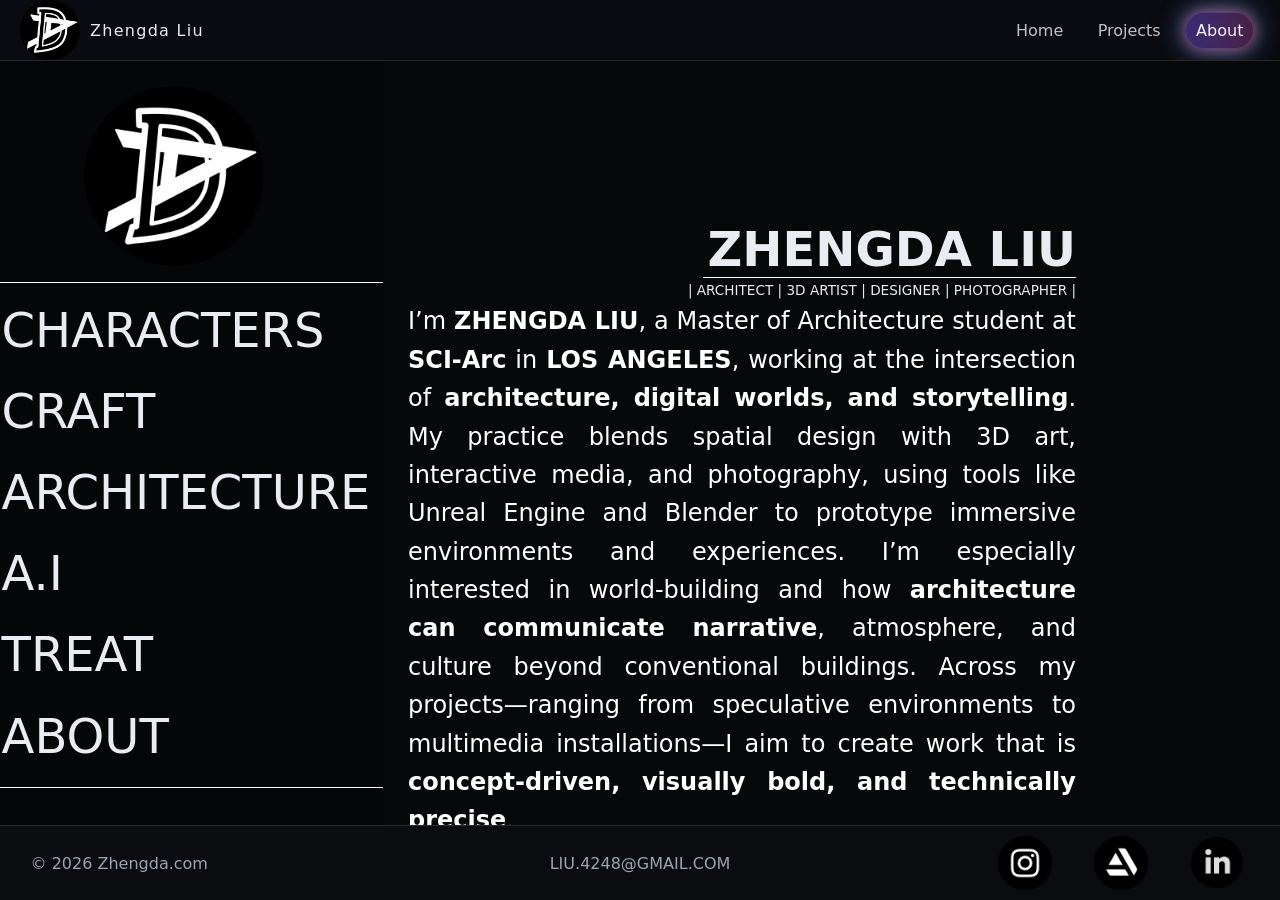
==== commit 5049f766: "2026_05_18 ABOUT Part working" ====
--- a/about.html
+++ b/about.html
@@ -10,11 +10,10 @@
 <body>
   <header class="header">
     <div class="container row">
-      <a class="brand" href="index.html">Zhengda Liu</a>
-
-      <button class="navBtn" type="button" aria-expanded="false" aria-controls="nav">
-        ☰
-      </button>
+      <a class="brand" href="index.html">
+      <img class="brandIcon" src="assets/icons/personalBrand.png" alt="Zhengda Liu logo">
+      <span class="brandText">Zhengda Liu</span>
+      </a>
 
       <nav class="nav" id="nav">
         <a href="index.html" data-nav>Home</a>
@@ -26,157 +25,197 @@
 
   <main class="split">
 
-  <!-- LEFT -->
-  <section class="leftPane">
-   <div class="box1">
-     <a class="profileIcon" href="index.html" aria-label="Home">
-      <img src="D:\PersonalWebsite\assets\icons\personalBrand.png" alt="Home">
-     </a>
-   </div>
-
-    <div class="btnRow">
-      <a class="btn ghost" style="--hbg:#e0e0e0" href="characters.html">CHARACTERS</a>
-      <a class="btn ghost" style="--hbg:#e0e0e0" href="craft.html">CRAFT</a>
-      <a class="btn ghost" style="--hbg:#de3c4f" href="architecture.html">ARCHITECTURE</a>
-      <a class="btn ghost" style="--hbg:#e0e0e0" href="ai.html">A.I</a>
-      <a class="btn ghost" style="--hbg:#e0e0e0" href="treat.html">TREAT</a>
-      <a class="btn ghost" style="--hbg:#70e6e6" href="about.html">ABOUT</a>
-    </div>
-
-    <div class="myStory">
+<!-- LEFT -->
+<section class="leftPane">
+
+  <!-- Home icon -->
+  <div class="box1">
+    <a class="profileIcon" href="index.html" aria-label="Home">
+      <img src="assets/icons/personalBrand.png" alt="Home">
+    </a>
+  </div>
+
+  <!-- Category buttons -->
+  <div class="btnRow">
+    <a class="btn ghost" style="--hbg:#e0e0e0" href="characters.html">CHARACTERS</a>
+    <a class="btn ghost" style="--hbg:#e0e0e0" href="craft.html">CRAFT</a>
+    <a class="btn ghost" style="--hbg:#de3c4f" href="architecture.html">ARCHITECTURE</a>
+    <a class="btn ghost" style="--hbg:#e0e0e0" href="ai.html">A.I</a>
+    <a class="btn ghost" style="--hbg:#e0e0e0" href="treat.html">TREAT</a>
+    <a class="btn ghost" style="--hbg:#70e6e6" href="about.html">ABOUT</a>
+  </div>
+
+  <!-- Story content -->
+  <div class="myStory">
     <h3>MY STORY</h3>
-     <h4> Early Years in Beijing</h4>
-     <p class="firstP">
+
+    <h4>Early Years in Beijing</h4>
+    <p class="firstP">
       I was born in <span class="bold">BEIJING, CHINA</span>, a city rich in history and culture. One of my clearest childhood memories is how fast the city was changing—construction sites were everywhere, and buildings seemed to rise from the ground as I grew up. I often stood and watched, wondering what I might become in the future. Looking back, that experience probably planted my early interest in building. But I also believe it came from something more personal. My father loved drawing when he was young, and I think his sense of aesthetics influenced me from the start.
-     </p>
-
-     <p>
+    </p>
+
+    <p>
       When I was young, I took several drawing classes, though none lasted very long. Before college, I hesitated and felt uncertain about what direction to take. That uncertainty led me to major in <span class="bold">Economics</span> during my first year.
-     </p>
-
-     <h4> College Years</h4>
-     <p class="firstP">
+    </p>
+
+    <h4>College Years</h4>
+    <p class="firstP">
       Freshman year wasn’t easy. I loved college life, but I didn’t enjoy what I was studying. I kept thinking about the interests I had as a kid, and I realized I wanted to pursue something I genuinely cared about. After my first year, I decided to switch my major to <span class="bold">Architecture</span>. The application process wasn’t too difficult—I truly enjoyed the courses, and I completed my first portfolio.
-     </p>
-
-     <p>
+    </p>
+
+    <p>
       My time as an undergraduate at the <span class="bold">Knowlton School of Architecture (KSA)</span> was exciting. I loved the history and theory classes, and studio was also inspiring. That period helped me build a strong foundation in architecture. More importantly, <span class="bold">KSA</span> taught me a way of thinking—a <span class="bold">methodology</span> for design. Those concepts are still at the core of how I approach design today.
-     </p>
-
-     <h4> First Steps in Architecture</h4>
-     <p class="firstP">
+    </p>
+
+    <h4>First Steps in Architecture</h4>
+    <p class="firstP">
       Time moved quickly, and when I graduated, the pandemic was spreading worldwide. I was passionate about architecture and eager to begin my career. My first job was at <span class="bold">TIANHUA</span>, one of the largest architecture firms, where I worked as an assistant architect on an elementary school project and several competition projects. I was part of a large team—about 15 people—and we collaborated well. The most valuable lesson I learned from a big firm was how to work effectively in a large team.
-     </p>
-
-     <p>
+    </p>
+
+    <p>
       However, large companies also have disadvantages. Often, you’re responsible for only one part of a project, and it can be difficult to understand the project as a whole. To gain broader experience, I joined a smaller design studio with only six people called <span class="bold">YANSHAN ARCHITECTURE</span>. The pace was much faster—we often worked on more than three projects at the same time, mostly smaller ones such as schools and resorts. Because the projects were smaller and schedules were tighter, I had the chance to participate in every stage, including design, representation, and construction. Many of our projects were completed on time and eventually put into use.
-     </p>
-     
-     <h4>Returning to School</h4>
-     <p class="firstP">
+    </p>
+
+    <h4>Returning to School</h4>
+    <p class="firstP">
       I value both experiences. But over time, I began to feel a bit tired and repetitive in my daily work. I started to question whether I was still interested in architecture—or whether I wanted to explore something different, but not too far from design. That question led me to <span class="bold">SCI-Arc</span>.
-     </p>
-
-     <p>
+    </p>
+
+    <p>
       At SCI-Arc, I began learning beyond traditional architecture. I picked up new tools—<span class="bold">Maya, Blender, C4D, and ZBrush</span>—and explored skills that connect with the game and film industries. It felt like I rekindled my passion for design. During my two years at <span class="bold">SCI-Arc</span>, I achieved more than I expected and completed several projects using these new techniques. With the support of inspiring professors, I strengthened my methodology and developed my own design language.
-     </p>
-
-     <h4>Where I’m Headed Next</h4>
-     <p class="firstP">
+    </p>
+
+    <h4>Where I’m Headed Next</h4>
+    <p class="firstP">
       Now, I consider myself a <span class="bold">3D artist</span>, and I hope to build a career in the field I truly love. If you’ve read this far, thank you—I genuinely appreciate it. As the saying goes, “Life is like a box of chocolates—you never know what you’re going to get.” I’m excited to keep moving forward on this path, and I believe it will lead to something meaningful.
-     </p>
-   </div>
-
-  </section>
-
-  <!-- RIGHT -->
-  <section class="rightPane">
-    <div class="mainOverlay"></div>
-
-    <div class="box">
-      <h1>ZHENGDA LIU</h1>
-      <div class="nameLine"></div>
-      <p>| ARCHITECT | 3D ARTIST | DESIGNER | PHOTOGRAPHER |</p>
-      <p class="intro">
-        I’m <span class="bold2">ZHENGDA LIU</span>, a Master of Architecture student at     <span class="bold2">SCI-Arc</span> in <span class="bold2">LOS ANGELES</span>, working at the intersection of <span class="bold2">architecture, digital worlds, and storytelling</span>. My practice blends spatial design with 3D art, interactive media, and photography, using tools like Unreal Engine and Blender to prototype immersive environments and experiences. I’m especially interested in world-building and how <span class="bold2">architecture can communicate narrative</span>, atmosphere, and culture beyond conventional buildings. Across my projects—ranging from speculative environments to multimedia installations—I aim to create work that is <span class="bold2">concept-driven, visually bold, and technically precise</span>.
-      </p>
-    </div>
-
-
-   <h2 class="bioTitle">BIOGRAPHY</h2>
-     <div class="linkGrid">
-     <a class="linkCard" style="--bg:url('assets/images/biography/venice.png')" href="https://archinect.com/news/article/150465481/sci-arc-research-on-los-angeles-wildfires-to-be-exhibited-at-venice-biennale" target="_blank" rel="noopener">
-     <div class="linkTitle">VENICE-BIENNALE</div>
-     <div class="linkDesc">SCI-Arc, led by Elena Manferdini, exhibited at the 2025 Venice Biennale on the escalating wildfire risk in Los Angeles driven by climate change.</div>
-     </a>
-
-     <a class="linkCard" style="--bg:url('assets/images/biography/knowlton.jpg')" href="https://knowltondl.osu.edu/Detail/objects/10274" target="_blank" rel="noopener">
-     <div class="linkTitle">KNOWLTONSCHOOL ARCHIVE</div>
-     <div class="linkDesc">This project reimagined the Downtown Athletic Club as a series of “Suspended Climates,” curating indoor environments from hot to cold.</div>
-     </a>
-
-     <a class="linkCard" style="--bg:url('assets/images/biography/SCIARC.jpg')" href="https://www.instagram.com/p/DTJOc6gkt2K/" target="_blank" rel="noopener">
-     <div class="linkTitle">SCI-ARC GALLERY</div>
-     <div class="linkDesc">The Hydros District at 333 South Grand Avenue replaces the Wells Fargo Towers with two new towers tied together.</div>
-     </a>
-
-     <a class="linkCard" style="--bg:url('assets/images/biography/contest.png')" href="https://mp.weixin.qq.com/s/KLNOL53To70h0elLudLi3Q" target="_blank" rel="noopener">
-     <div class="linkTitle">ZHIYOU CONTEST</div>
-     <div class="linkDesc">Longgang District’s “Urban Growth Plan” aims to build compact, flexible, welcoming, shared campuses rooted in local culture, where schools and the city grow together.</div>
-     </a>
-     </div>
-
-
-  <!-- RESUME -->
-   <div class="resumeBlock">
-  <h2 class="resumeTitle">EDUCATION</h2>
-
-   <div class="resumeItem">
-    <div class="resumeHead">
-      <span class="resumeRole">B.Arch — THE OHIO STATE UNIVERSITY</span>
-      <span class="resumeTime">Columbus - OH</span>
-    </div>
-    <p class="resumeDesc">Acknowledge architecture through history and theory. The studio focuses on methodologies for fundamental architectural design.</p>
-
-    <div class="resumeHead">
-      <span class="resumeRole">M.Arch — SCI-Arc</span>
-      <span class="resumeTime">Los Angeles - CA</span>
-    </div>
-    <p class="resumeDesc">Learned additional design tools with a focus on spatial storytelling, real-time workflows, and visualization.</p>
-  </div>
-
-  <h2 class="resumeTitle">WORKING EXPERIENCE</h2>
-
-  <div class="resumeItem">
-    <div class="resumeHead">
-      <span class="resumeRole">Assistance Architect — TIANHUA Architecture</span>
-      <span class="resumeTime">SHANGHAI · 2021–2022</span>
-    </div>
-    <p class="resumeDesc">worked in multidisciplinary teams on educational projects, coordinating with architects and consultants while using BIM.</p>
-
-    <div class="resumeHead">
-      <span class="resumeRole">Assistance Architect — YANSHAN Studio</span>
-      <span class="resumeTime">SHANGHAI · 2022–2023</span>
-    </div>
-    <p class="resumeDesc">Contributed to residential and commercial projects while exploring more innovative, and smart-technology approaches.</p>
-  </div>
-
-  <div class="contactBlock">
-  <h2 class="resumeTitle">CONTACT</h2>
-
-  <div class="contactRow">
-    <span class="contactLabel">Email:</span>
-    <a class="contactLink" href="mailto:LIU.4248@GMAIL.COM"> LIU.4248@GMAIL.COM</a>
-  </div>
-
-  <div class="contactRow">
-    <span class="contactLabel">TEL:</span>
-    <a class="contactLink" href="tel:+16149657210">+1-614-965-7210</a>
-  </div>
-</div>
-
+    </p>
+  </div>
 
 </section>
+
+
+<!-- RIGHT -->
+<section class="rightPane">
+  <div class="mainOverlay"></div>
+
+  <!-- Intro -->
+  <div class="box">
+    <h1>ZHENGDA LIU</h1>
+    <div class="nameLine"></div>
+    <p>| ARCHITECT | 3D ARTIST | DESIGNER | PHOTOGRAPHER |</p>
+
+    <p class="intro">
+      I’m <span class="bold2">ZHENGDA LIU</span>, a Master of Architecture student at
+      <span class="bold2">SCI-Arc</span> in <span class="bold2">LOS ANGELES</span>, working at the intersection of
+      <span class="bold2">architecture, digital worlds, and storytelling</span>. My practice blends spatial design with
+      3D art, interactive media, and photography, using tools like Unreal Engine and Blender to prototype immersive
+      environments and experiences. I’m especially interested in world-building and how
+      <span class="bold2">architecture can communicate narrative</span>, atmosphere, and culture beyond conventional
+      buildings. Across my projects—ranging from speculative environments to multimedia installations—I aim to create
+      work that is <span class="bold2">concept-driven, visually bold, and technically precise</span>.
+    </p>
+  </div>
+
+  <!-- Biography -->
+  <details class="bioBlock">
+    <summary class="bioTitle">BIOGRAPHY</summary>
+
+   <div class="linkGrid">
+      <a class="linkCard" style="--bg:url('assets/images/biography/venice.png')"
+        href="https://archinect.com/news/article/150465481/sci-arc-research-on-los-angeles-wildfires-to-be-exhibited-at-venice-biennale"
+        target="_blank" rel="noopener">
+        <div class="linkTitle">VENICE-BIENNALE</div>
+        <div class="linkDesc">SCI-Arc, led by Elena Manferdini, exhibited at the 2025 Venice Biennale…</div>
+      </a>
+
+      <a class="linkCard" style="--bg:url('assets/images/biography/knowlton.jpg')"
+        href="https://knowltondl.osu.edu/Detail/objects/10274"
+        target="_blank" rel="noopener">
+        <div class="linkTitle">KNOWLTONSCHOOL ARCHIVE</div>
+        <div class="linkDesc">This project reimagined the Downtown Athletic Club…</div>
+      </a>
+
+      <a class="linkCard" style="--bg:url('assets/images/biography/SCIARC.jpg')"
+        href="https://www.instagram.com/p/DTJOc6gkt2K/"
+        target="_blank" rel="noopener">
+        <div class="linkTitle">SCI-ARC GALLERY</div>
+        <div class="linkDesc">The Hydros District at 333 South Grand Avenue…</div>
+      </a>
+
+      <a class="linkCard" style="--bg:url('assets/images/biography/contest.png')"
+        href="https://mp.weixin.qq.com/s/KLNOL53To70h0elLudLi3Q"
+        target="_blank" rel="noopener">
+        <div class="linkTitle">ZHIYOU CONTEST</div>
+        <div class="linkDesc">Longgang District’s “Urban Growth Plan”…</div>
+      </a>
+    </div>
+  </details>
+
+  <!-- Resume -->
+  <div class="resumeBlock">
+    <h2 class="resumeTitle">EDUCATION</h2>
+
+    <div class="resumeItem">
+      <div class="resumeHead">
+        <span class="resumeRole">B.Arch — THE OHIO STATE UNIVERSITY</span>
+        <span class="resumeTime">Columbus - OH</span>
+      </div>
+      <p class="resumeDesc">
+        Acknowledge architecture through history and theory. The studio focuses on methodologies for fundamental
+        architectural design.
+      </p>
+    </div>
+
+    <div class="resumeItem">
+      <div class="resumeHead">
+        <span class="resumeRole">M.Arch — SCI-Arc</span>
+        <span class="resumeTime">Los Angeles - CA</span>
+      </div>
+      <p class="resumeDesc">
+        Learned additional design tools with a focus on spatial storytelling, real-time workflows, and visualization.
+      </p>
+    </div>
+
+    <h2 class="resumeTitle">WORKING EXPERIENCE</h2>
+
+    <div class="resumeItem">
+      <div class="resumeHead">
+        <span class="resumeRole">Assistance Architect — TIANHUA Architecture</span>
+        <span class="resumeTime">SHANGHAI · 2021–2022</span>
+      </div>
+      <p class="resumeDesc">
+        Worked in multidisciplinary teams on educational projects, coordinating with architects and consultants while
+        using BIM.
+      </p>
+    </div>
+
+    <div class="resumeItem">
+      <div class="resumeHead">
+        <span class="resumeRole">Assistance Architect — YANSHAN Studio</span>
+        <span class="resumeTime">SHANGHAI · 2022–2023</span>
+      </div>
+      <p class="resumeDesc">
+        Contributed to residential and commercial projects while exploring more innovative and smart-technology approaches.
+      </p>
+    </div>
+
+    <!-- Contact -->
+    <div class="contactBlock">
+      <h2 class="resumeTitle">CONTACT</h2>
+
+      <div class="contactRow">
+        <span class="contactLabel">Email:</span>
+        <a class="contactLink" href="mailto:LIU.4248@GMAIL.COM">LIU.4248@GMAIL.COM</a>
+      </div>
+
+      <div class="contactRow">
+        <span class="contactLabel">TEL:</span>
+        <a class="contactLink" href="tel:+16149657210">+1-614-965-7210</a>
+      </div>
+    </div>
+  </div>
+</section>
+
 </main>
 
  <footer class="footer">
--- a/style.css
+++ b/style.css
@@ -23,14 +23,30 @@
   flex: 0 0 auto;
 }
 
-.brand{ 
-  font-weight:700;
-  text-decoration:none; 
-  padding:1rem 0; 
-  margin-left: clamp(0px, calc(min(100vw, 1920px) * 0.02), 2rem);
+.brand{
+  margin-left: 20px;
+  display: inline-flex;
+  align-items: center;
+  gap: 10px;
+  text-decoration: none;
+  color: var(--fg);
+}
+
+.brandIcon{
+  width: 60px;
+  height: 60px;
+  object-fit: contain;
+  display: block;
+}
+@media (max-width: 768px){
+  .brandIcon{ width: 65px; height: 65px; }
+  .brand .brandText{
+    display: none !important;   /* force hide */
+  }
 }
 
 .navBtn{
+  display: none;
   margin-right: clamp(0px, calc(min(100vw, 1920px) * 0.02), 2rem);
   border:1px solid var(--border);
   background:transparent;
@@ -38,14 +54,16 @@
   padding:.4rem .6rem;
   border-radius:10px;
   cursor:pointer;
+
 }
 
 .nav{
   margin-right: clamp(0px, calc(min(100vw, 1920px) * 0.02), 2rem);
-  display:none;
+  display:flex;
   gap:.9rem;
   align-items:center;
 }
+
 .nav a{
   text-decoration:none;
   padding:.3rem .5rem;
@@ -104,9 +122,23 @@
 
 }
 
-@media (min-width: 800px){
-  .navBtn{ display:none; }
-  .nav{ display:flex; }
+@media (max-width: 768px){
+.nav{
+  display: flex !important;
+  gap: .05rem;
+  align-items: center;
+  flex-wrap: wrap;
+  font-size: 0.85rem;      /* ✅ smaller text for all nav items */
+}
+
+/* optional: make only the links smaller (more precise) */
+.nav a{
+  font-size: 0.85rem;
+}
+
+  .navBtn{
+    display: none !important;     /* hide ☰ */
+  }
 }
 
 main{
@@ -213,7 +245,7 @@
   z-index: 2;
 }
 
-main.right .box{
+.home-wrap .box{
   width: min(520px, 100%);
   padding-top: 6rem; /* top margin for top*/
   margin-left: auto;   /* push to the far right */
@@ -221,25 +253,20 @@
   text-align: right; 
 }
 
-main.right .box h1{
+.home-wrap .box h1{
   font-size: 4rem;  
   margin: 0;           /* kills all h1 margins */
   padding: 0;          /* kills the h1 padding from your global rule */
   line-height: 1;      /* tighter line box */
 }
-main.right .box p{
+.home-wrap .box p{
   margin: 0;           /* kills paragraph top margin */
   position: relative;
   left: -1.2rem;
   white-space: nowrap; /* for phone */
   font-size: 0.7rem; 
 }
-  @media (max-width: 480px){ 
-  main.right .box p{
-    font-size: 0.95rem;
-    padding-left: clamp(10px, 1.6vw, 6rem);
-  } /* for phone */
-}
+
 
 
 .btnRow .btn.ghost{
@@ -258,7 +285,7 @@
   background: color-mix(in srgb, var(--hbg) 35%, transparent);
   transform: translateX(20px) scale(1.2);
 }
-main.right .btnRow{
+.home-wrap .btnRow{
   font-size: 3rem;
   display: flex;
   flex-direction: column;
@@ -270,6 +297,23 @@
   margin-left: clamp(0px, calc(min(100vw, 1920px) * 0.03), 6rem);
 }
 
+@media (max-width: 768px){
+
+  /* ARCHITECTURE = soft red */
+  .btnRow .btn.ghost[href="architecture.html"]{
+    background: rgba(222, 60, 79, 0.164);     /* softer */
+    color: rgba(255,255,255,.92);
+    box-shadow: 0 0 18px rgba(222, 60, 79, 0.10); /* subtle glow */
+  }
+
+  /* ABOUT = soft blue */
+  .btnRow .btn.ghost[href="about.html"]{
+    background: rgba(112, 230, 230, 0.164);
+    color: rgba(255,255,255,.92);
+    box-shadow: 0 0 18px rgba(112, 230, 230, 0.055);
+  }
+}
+
 main.right .btnRow .btn{
   border: none;
   background: transparent; /* if you want pure text */
@@ -292,6 +336,8 @@
 
 .pageWrap{ outline: 0px solid red; }
 .container{ outline: 0px solid lime; }
+.projectWrap{outline: 1px solid rgb(0, 195, 255); }
+.architectureProjectCard-01{ outline: 1px solid rgb(255, 230, 0); }
 .split{ outline: 0px solid lime; }
 .projectsMain{ outline: 2px solid lime; }
 main.right{ outline: 0px solid cyan; }
@@ -309,6 +355,55 @@
   display: flex;
   justify-content: center;   /* centers the inner row block */
   flex: 0 0 auto;
+}
+
+@media (max-width: 480px){ 
+
+.home-wrap .box{
+  width: min(520px, 100%);
+  padding-top: 3rem; /* top margin for top*/
+  margin-left: auto;   /* push to the far right */
+  margin-right: 5rem;
+  text-align: right; 
+}
+
+.home-wrap .box h1{
+  font-size: 3.3rem;  
+  margin-right: 15px;           /* kills all h1 margins */
+  padding: 0;          /* kills the h1 padding from your global rule */
+  line-height: 1;      /* tighter line box */
+}
+.home-wrap .box p{
+  margin-right: 13px;           /* kills paragraph top margin */
+  position: relative;
+  left: -1.2rem;
+  white-space: nowrap; /* for phone */
+  font-size: 0.5rem; 
+}
+
+.home-wrap .btnRow{
+  font-size: 2.5rem;
+  display: flex;
+  flex-direction: column;
+  gap: 0.9rem;
+  align-items: flex-start;
+  margin-top: 6rem;
+
+  width: fit-content;
+  margin-left: clamp(0px, calc(min(100vw, 1920px) * 0.03), 6rem);
+}
+
+.footer{
+  border-top: 1px solid var(--border);
+  padding:  3px;
+  color: var(--muted);
+  min-height: 30px;
+  display: flex;
+  justify-content: center;   /* centers the inner row block */
+  flex: 0 0 auto;
+}
+
+    /* for phone */
 }
 
 html, body{
@@ -401,16 +496,17 @@
 }
 
 /* Mobile: stack nicely */
-@media (max-width: 600px){
+@media (max-width: 768px){
   .footerRow{
     grid-template-columns: 1fr;
     align-items: center;
     text-align: center;
   }
-  .footerLeft, .footerEmail, .footerRight{
-    justify-self: center;
+  .footerLeft, .footerEmail{
+    display: none;
   }
   .footerRight{
+    justify-self: center;
     flex-wrap: wrap;
     justify-content: center;
   }
@@ -436,7 +532,6 @@
 /* each panel scrolls separately */
 
 /*icon*/
-
 
 .profileIcon{
   width: 180px;
@@ -560,7 +655,6 @@
 }
 
 
-
 /* left pane buttons: vertical stack, left aligned */
 .leftPane .btnRow{
   margin-left: -12px;
@@ -570,6 +664,12 @@
   flex-direction: column;
   align-items: flex-start;
   gap: 12px; /* spacing between buttons */
+}
+
+@media (max-width: 768px){
+  .box1,
+  .btnRow{
+    display: none !important;}
 }
 
 .leftPane .btnRow::before{
@@ -901,32 +1001,126 @@
 
 
 /* mobile: stack */
-@media (max-width: 900px){
-  .split2{ grid-template-columns: 1fr; }
-  .leftPane{
-    border-right: 0;
-    border-bottom: 1px solid var(--border);
+@media (max-width: 768px){
+  /* merge left/right children into one flow */
+  .leftPane, .rightPane{ 
+    display: contents; 
+    min-width: none;
   }
-}
-
-
-/* responsive: stack on small screens */
-@media (max-width: 900px){
-  .split{
-    grid-template-columns: 1fr;
+
+  /* parent becomes flex so order works */
+  main.split{
+    display: flex;
+    flex-direction: column;
+    gap: 14px;
   }
-  .leftPane{
-    border-right: 0;
-    border-bottom: 1px solid var(--border);
+
+  /* ✅ Your desired order */
+  .box{ order: 1; }
+  .bioBlock { order: 2; }
+  .linkGrid { order: 3; }
+  .resumeBlock{ order: 4; }
+  .myStory{ order: 5; }
+
+  .rightPane .box h1{
+    font-size: clamp(1rem, 10vw, 4rem);
+    text-align: right;
+    padding-top: 10px;
+    padding-right: 40px;
   }
-}
-
-
-
-
-
-
-
+
+  .rightPane .box .nameLine{
+  width: min(340px, 70%);
+  height: 1.5px;              /* ✅ thicker line (try 2px–4px) */
+  background: #fff;         /* keep your color */
+
+  margin-top: 2px;
+  margin-left: auto;        /* ✅ align right */
+  margin-right: 40px;
+}
+
+  .rightPane .box p{
+    font-size: 0.65rem;
+    text-align: right;
+    padding-right: 40px;
+
+  }
+
+/*introduction*/
+
+ .rightPane .box .intro{
+    box-sizing: border-box; /* ✅ critical */
+    width: 100%;
+    max-width: 100%;
+    padding-top:  10px !important;
+    padding-left:  40px !important;
+    padding-right: 40px;
+
+    word-break: break-word; /* extra safety */
+ 
+
+    font-size: clamp(0.95rem, 3.6vw, 1.15rem);
+    line-height: 1.6;
+    text-align: left;
+
+    text-indent: 1.3rem;
+  }
+
+
+  /* base (closed + open) */
+  .bioBlock > summary.bioTitle{
+    margin: 0;
+    position: relative;
+    padding: 18px 16px 12px; /* top right/left bottom */
+    text-align: left;
+
+    font-size: 1.4rem;
+    font-weight: 700;
+    letter-spacing: .08em;
+    color: rgba(255,255,255,0.95);
+
+    cursor: pointer;
+    list-style: none;
+    user-select: none;
+  }
+  .bioBlock > summary.bioTitle::-webkit-details-marker{ display:none; }
+
+  /* underline (closed) */
+  .bioBlock > summary.bioTitle::after{
+    content:"";
+    display: block;
+    margin-top: 10px;
+    width: 100%;              /* avoid overflow on mobile */
+    height: 2px;
+    background: rgba(255,255,255,.55);
+  }
+
+  /* small arrow (closed) */
+  .bioBlock > summary.bioTitle::before{
+    content: "▾";
+    position: absolute;
+    right: 16px;
+    top: 18px;
+    opacity: .75;
+    transform: rotate(0deg);
+    transition: transform .2s ease, opacity .2s ease;
+  }
+
+  /* AFTER CLICK (open state) */
+  .bioBlock[open] > summary.bioTitle{
+    color: rgba(255,255,255,1);
+  }
+
+  .bioBlock[open] > summary.bioTitle::after{
+    background: rgba(255,255,255,1);
+  }
+
+  .bioBlock[open] > summary.bioTitle::before{
+    transform: rotate(180deg);
+    opacity: 1;
+  }
+
+}
 
 
 /*PROJECTS*/
@@ -1368,17 +1562,19 @@
   margin-top: 10px;
   border-radius: 14px;
   overflow: hidden;
-  border: 1px solid rgba(255,255,255,.10);
+  border: 3px solid rgba(78, 78, 78, 0.1);
 }
 
 .videoWrap video,
 .videoWrap iframe{
   width: 100%;
-  max-width: 1024px;
+  max-width: 980px;
   aspect-ratio: 16 / 9;
   display: block;
   margin: 0 auto;
 }
+
+
 
 /* footer */
 .siteFooter{
@@ -1392,6 +1588,16 @@
 /*PROJECT LABLES*/
 /* top category buttons */
 .categoryHero.categoryNav{
+  position: sticky;
+  z-index: 3;
+
+
+  background: #0b0c10;  /* full block (opaque) */
+  /* remove blur */
+  backdrop-filter: none;
+  -webkit-backdrop-filter: none;
+  
+  top: 0px;   
   display: grid;
   grid-template-columns: repeat(5, 1fr);
   gap: 12px;
@@ -1445,8 +1651,1368 @@
 }
 
 
-
-
-
-
-
+/*CHARACTER*/
+/*PROJECT_01*/
+/*CHARACTER_01*/
+.chLayout-01{
+  width: 100%;
+  max-width: 980px;
+  max-height:1040px;
+  margin: 20px 0 20px;
+  display: grid;
+  grid-template-columns: 59.6939% minmax(0, 1fr);
+  gap: 10px;
+  align-items: start;
+}
+
+.chLayout-01 .imgLeft{
+  width: 100%;
+  height: 1040px;
+  object-fit: cover;
+  display: block;
+}
+
+.chLayout-01 .rightCol{
+  width:100%;
+  display: flex;
+  flex-direction: column;
+  align-items: flex-start;
+}
+
+.chLayout-01 .imgRight{
+  width: 100%;
+  height: 560px;
+  object-fit: cover;
+  display: block;
+}
+
+.chLayout-01 .projectDesc{
+  margin: 0;
+  padding: 0;
+  width: 100%;
+  max-width: none;
+
+  text-align: justify;
+  text-justify: inter-word;
+  hyphens: auto;           /* helps justification look better */
+  line-height: 1.7;
+}
+
+/*CHARACTER_02*/
+.chLayout-02{
+  width: 100%;
+  max-width: 980px;
+  max-height:1040px;
+  margin: 20px 0 20px;                /* center the whole frame */
+  display: grid;
+  grid-template-columns: 38.7755% minmax(0, 1fr); /* exact columns */
+  gap: 10px;
+  align-items: start;
+  box-sizing: border-box;
+
+}
+
+/* left column stack: small image + text */
+.chLayout-02 .leftCol{
+  display: flex;
+  flex-direction: column;
+  align-items: flex-start;
+}
+
+/* left small image */
+.chLayout-02 .imgLeft{
+  width: 100%;
+  height: 560px;
+  object-fit: cover;
+  display: block;
+}
+
+/* text under left image */
+.chLayout-02 .projectDesc{
+  margin: 12px 0 0;
+  width: 100%;            /* match the small image */
+  max-width: none;
+  text-align: justify;
+  text-justify: inter-word;
+  hyphens: auto;
+  line-height: 1.7;
+}
+
+.chLayout-02 .imgRight{
+  width: 100%;
+  height: 1040px;
+  object-fit: cover;
+  display: block;
+}
+
+/*CHARACTER_03*/
+.chLayout-03{
+  width: 100%;
+  max-width: 980px;
+  max-height:1040px;
+  margin: 20px 0 20px;
+  display: grid;
+  grid-template-columns: 59.6939% minmax(0, 1fr);
+  gap: 10px;
+  align-items: start;
+}
+
+.chLayout-03 .imgLeft{
+  width: 100%;
+  height: 1040px;
+  object-fit: cover;
+  display: block;
+}
+
+.chLayout-03 .rightCol{
+  width:100%;
+  display: flex;
+  flex-direction: column;
+  align-items: flex-start;
+}
+
+.chLayout-03 .imgRight{
+  width: 100%;
+  height: 560px;
+  object-fit: cover;
+  display: block;
+}
+
+.chLayout-03 .projectDesc{
+  margin: 0;
+  padding: 0;
+  width: 100%;
+  max-width: none;
+
+  text-align: justify;
+  text-justify: inter-word;
+  hyphens: auto;           /* helps justification look better */
+  line-height: 1.7;
+}
+
+
+/*CHARACTER_04*/
+.chLayout-04{
+  width: 100%;
+  max-width: 980px;
+  margin: 20px 0 20px;
+  display: grid;
+  grid-template-columns: 59.6939% minmax(0, 1fr);
+  gap: 10px;
+  align-items: start;
+}
+
+.chLayout-04{
+  width: 100%;
+  max-width: 980px;
+  max-height:1040px;
+  margin: 20px 0 20px;                /* center the whole frame */
+  display: grid;
+  grid-template-columns: 38.7755% minmax(0, 1fr); /* exact columns */
+  gap: 10px;
+  align-items: start;
+  box-sizing: border-box;
+
+}
+
+/* left column stack: small image + text */
+.chLayout-04 .leftCol{
+  display: flex;
+  flex-direction: column;
+  align-items: flex-start;
+}
+
+/* left small image */
+.chLayout-04 .imgLeft{
+  width: 100%;
+  height: 560px;
+  object-fit: cover;
+  display: block;
+}
+
+/* text under left image */
+.chLayout-04 .projectDesc{
+  margin: 12px 0 0;
+  width: 100%;            /* match the small image */
+  max-width: none;
+  text-align: justify;
+  text-justify: inter-word;
+  hyphens: auto;
+  line-height: 1.7;
+}
+
+.chLayout-04 .imgRight{
+  width: 100%;
+  height: 1040px;
+  object-fit: cover;
+  display: block;
+}
+
+
+
+/* right large image */
+/*CRAFT*/
+/*PROJECT_01*/
+.ProjectCard{
+  box-sizing: border-box;
+  width: 100%;
+  max-width: 980px;
+  margin: 18px auto;
+  display: flex;
+  flex-direction: column;
+  align-items: center;
+
+  /* baseline (important for smooth un-hover) */
+  transform: translateY(0);
+  border-color: rgba(255,255,255,0.12);
+  box-shadow:
+    0 18px 50px rgba(0,0,0,0.45),
+    0 1px 0 rgba(255,255,255,0.05) inset;
+
+  /* smooth both directions */
+  transition:
+    transform 750ms cubic-bezier(.16, 1, .3, 1),
+    box-shadow 1200ms cubic-bezier(.16, 1, .3, 1),
+    border-color 1000ms cubic-bezier(.16, 1, .3, 1);
+  will-change: transform, box-shadow;
+
+
+  /* decoration */
+  padding: clamp(18px, 2.2vw, 28px);
+  border-radius: 18px;
+  border: 1px solid rgba(255,255,255,0.12);
+  background: rgba(5, 5, 5, 0.295);
+  box-shadow:
+    0 0 30px  rgba(0,0,0,0.45),
+    0 0 5px rgba(255,255,255,0.05) inset;
+  backdrop-filter: blur(10px);
+  -webkit-backdrop-filter: blur(10px);
+}
+
+/* subtle glow on hover */
+.ProjectCard:hover{
+  border-color: rgba(124,92,255,0.45);
+  box-shadow:
+    0 0 30px rgba(0,0,0,0.55),
+    0 0 25px  rgba(124,92,255,0.18) inset,
+    0 0 20px rgba(124,92,255,0.20);
+  transform: translateY(-0px);
+
+}
+
+/* optional: a thin gradient “top edge” highlight */
+.ProjectCard::before{
+  content:"";
+  width: 100%;
+  height: 1px;
+  display: block;
+  margin-bottom: 14px;
+  background: linear-gradient(
+    90deg,
+    transparent,
+    rgba(124,92,255,0.55),
+    rgba(204,73,149,0.45),
+    transparent
+  );
+  opacity: .9;
+}
+
+.ProjectCard::after{
+  content:"";
+  width: 100%;
+  height: 1px;
+  display: block;
+  margin-bottom: 14px;
+  background: linear-gradient(
+    90deg,
+    transparent,
+    rgba(124,92,255,0.55),
+    rgba(204,73,149,0.45),
+    transparent
+  );
+  opacity: .9;
+}
+
+
+.ProjectCard .projectMeta{
+  width: 100%;
+  max-width: 980px;            /* readable text width */
+  margin: 0 auto;              /* center text block */
+  text-align: left;   /* uncomment if you want centered text */
+}
+
+.ProjectCard .projectHead{
+  padding: 20px 0 0;
+  font-size: 2rem;
+  letter-spacing: .04em;
+  line-height: 1.15;
+}
+
+.ProjectCard .projectDesc{
+  padding: 20px 0 20px;
+  max-width:100%;
+  text-align: left;
+}
+
+.ProjectCard .projectMeta .craftImageWrap-01-01 img{
+  width: 100%;
+  max-width: 980px;
+  margin: 0 auto; /* center */
+}
+
+.ProjectCard .projectMeta .craftImageWrap-01-02{
+  position: relative;
+  width: 100%;
+  max-width: 980px;
+  margin: 0 auto;
+
+  aspect-ratio: 980 / 505;   /* correct: width / height */
+  overflow: hidden;
+}
+
+.ProjectCard .projectMeta .craftImageWrap-01-02 > img{
+  position: absolute;
+  display: block;
+  object-fit: cover;
+}
+
+/* each tile width = 320/980 = 32.6531% */
+.ProjectCard .projectMeta .craftImageWrap-01-02 > img:nth-child(1){
+  left: 0%;
+  top: 0%;
+  width: 32.6531%;
+  height: 100%;
+}
+
+/* left = (320+10)/980 = 33.6735% */
+.ProjectCard .projectMeta .craftImageWrap-01-02 > img:nth-child(2){
+  left: 33.6735%;
+  top: 0%;
+  width: 32.6531%;
+  height: 100%;
+
+  object-fit: cover;
+  object-position: center 0%; /* smaller % shows more TOP (moves image "up") */
+  transform: none;             /* important */
+}
+
+/* left = (320+10+320+10)/980 = 67.3469% */
+.ProjectCard .projectMeta .craftImageWrap-01-02 > img:nth-child(3){
+  left: 67.3469%;
+  top: 0%;
+  width: 32.6531%;
+  height: 100%;
+}
+
+/*PROJECT_02*/
+
+.craftImageWrap-02-01{
+  position: relative;
+  width: 100%;
+  max-width: 980px;
+  margin: 0 auto;
+  height: 480px;          /* your target height */
+  overflow: hidden;
+}
+
+.craftImageWrap-02-01 > img{
+  position: absolute;
+  display: block;
+  height: 100%;
+  object-fit: cover;
+}
+
+/* ---------- Row: 640 - 10 - 330, height 480 ---------- */
+.craftImageWrap-02-01 > img:nth-child(1){
+  left: 0%;
+  top: 0%;
+  width: 65.3061%;   /* 640/980 */
+}
+
+.craftImageWrap-02-01 > img:nth-child(2){
+  left: 66.3265%;    /* (640+10)/980 */
+  top: 0%;
+  width: 33.6735%;   /* 330/980 */
+
+  object-position: center 0%; /* optional */
+  transform: none;
+}
+
+
+/*PROJECT_03*/
+
+.craftImageWrap-03-01{
+  position: relative;
+  width: 100%;
+  max-width: 980px;
+  margin: 0 auto;
+  height: 850px;          /* your target height */
+  overflow: hidden;
+}
+
+.craftImageWrap-03-01 > img{
+  position: absolute;
+  display: block;
+  height: 100%;
+  object-fit: cover;
+}
+
+/* ---------- Row: 485 - 10 - 485, height 980 ---------- */
+.craftImageWrap-03-01 > img:nth-child(1){
+  left: 0%;
+  top: 0%;
+  width: 49.4897%;   /* 485/980 */
+}
+
+.craftImageWrap-03-01 > img:nth-child(2){
+  left: 50.5102%;    /* (485+10)/980 */
+  top: 0%;
+  width: 49.4897%;   /* 330/980 */
+
+  object-position: center 0%; /* optional */
+  transform: none;
+}
+
+.craftImageWrap-03-02{
+  position: relative;
+  width: 100%;
+  max-width: 980px;
+  margin: 0 auto;
+  height: 1165px;          /* your target height */
+  overflow: hidden;
+}
+
+.craftImageWrap-03-02 > img{
+  position: absolute;
+  display: block;
+  height: 100%;
+  object-fit: cover;
+}
+
+/* ---------- Row: 485 - 10 - 485, height 980 ---------- */
+.craftImageWrap-03-02 > img:nth-child(1){
+  left: 0%;
+  top: 0%;
+  width: 100%;   /* 980/980 */
+  height: 43.7768% ;   /* 510/1165 */
+  
+}
+
+.craftImageWrap-03-02 > img:nth-child(2){
+  left: 0%;    /* 0/980 */
+  top: 44.6352%;      /*（510+10)/1165*/
+  width: 24.2347%;   /* 237.5/980 */
+  height: 35.6223% ;  /* 415/1165 */
+
+}
+
+.craftImageWrap-03-02 > img:nth-child(3){
+  left: 25.2551%;    /* （237.5+10)/980 */
+  top: 44.6352%;      /*（510+10)/1165*/
+  width: 24.2347%;   /* 237.5/980 */
+  height: 35.6223% ;  /* 415/1165 */
+
+
+}
+
+.craftImageWrap-03-02 > img:nth-child(4){
+  left: 50.5102%;    /* （237.5+10+237.5+10)/980 */
+  top: 44.6352%;      /*（510+10)/1165*/
+  width: 24.2347%;   /* 237.5/980 */
+  height: 35.6223% ;  /* 415/1165 */
+}
+
+.craftImageWrap-03-02 > img:nth-child(5){
+  left: 75.7653%;    /* （237.5+10+237.5+10+237.5+10)/980 */
+  top: 44.6352%;      /*（510+10)/1165*/
+  width: 24.2347%;   /* 237.5/980 */
+  height: 35.6223% ;  /* 415/1165 */
+}
+
+.craftImageWrap-03-02 > img:nth-child(6){
+  left: 0%;    /* 0/980 */
+  top: 81.1159%;           /* (510+10+415+10)/1165 */
+  width: 100%;   /* 980/980 */
+  height: 18.8841% ;   /* 220/1165 */
+
+  object-position: center 65%;  /* smaller % = show more TOP */
+}
+
+
+/*PROJECT_04*/
+.craftImageWrap-04-01{
+  position: relative;
+  width: 100%;
+  max-width: 980px;
+  margin: 0 auto;
+  height: 1185px;          /* your target height */
+  overflow: hidden;
+}
+
+.craftImageWrap-04-01 > img{
+  position: absolute;
+  display: block;
+  height: 100%;
+  object-fit: cover;
+}
+
+/* ---------- Row: 485 - 10 - 485, height 375 ---------- */
+.craftImageWrap-04-01 > img:nth-child(1){
+  left: 0%;
+  top: 0%;
+  width: 49.4898%;   /* 485/980 */
+  height: 31.6456% ;   /* 375/1185 */
+  
+}
+
+.craftImageWrap-04-01 > img:nth-child(2){
+  left: 50.5102%;    /* （485 + 10）/980 */
+  top: 0%;      /*（375+10)/1185*/
+  width: 49.4898%;   /* 485/980 */
+  height: 31.6456%;  /* 375/1185 */
+
+}
+
+.craftImageWrap-04-01 > img:nth-child(3){
+  left: 0%;            /* 0/980 */
+  top: 32.4895%;      /*（375+10)/1185*/
+  width: 100%;   /* 980/980 */
+  height: 37.9747% ;  /* 450/1185 */
+
+}
+
+.craftImageWrap-04-01 > img:nth-child(4){
+  left: 0%;           /* 0/980 */
+  top: 71.3080%;      /*（375+10+450+10)/1185*/
+  width: 32.6531%;   /* 320/980 */
+  height: 28.6920% ;  /* 340/1185 */
+}
+
+.craftImageWrap-04-01 > img:nth-child(5){
+  left: 33.6735%;    /* （320+10）/980 */
+  top: 71.3080%;     /*（375+10+450+10)/1185*/
+  width: 32.6531%;   /* 320/980 */
+  height: 28.6920% ;  /* 340/1185 */
+}
+
+.craftImageWrap-04-01 > img:nth-child(6){
+  left: 67.3269%;    /* （320+10+320+10）/980 */
+  top: 71.3080%;      /*（375+10+450+10)/1185*/
+  width: 32.6531%;   /* 320/980 */
+  height: 28.6920% ;  /* 340/1185 */
+}
+
+/*ARCHITECTURE*/
+/*PROJECT_01*/
+.projectWrap{
+  width: 100%;
+  display: column;
+  justify-content: center;     /* center the card */
+}
+
+.architectureProjectCard-01{
+  width: 100%;
+  max-width: 980px;
+  margin: 18px auto;
+  display: flex;
+  flex-direction: column;
+  align-items: center;
+
+  /* baseline (important for smooth un-hover) */
+  transform: translateY(0);
+  border-color: rgba(255,255,255,0.12);
+  box-shadow:
+    0 18px 50px rgba(0,0,0,0.45),
+    0 1px 0 rgba(255,255,255,0.05) inset;
+
+  /* smooth both directions */
+  transition:
+    transform 750ms cubic-bezier(.16, 1, .3, 1),
+    box-shadow 1200ms cubic-bezier(.16, 1, .3, 1),
+    border-color 1000ms cubic-bezier(.16, 1, .3, 1);
+  will-change: transform, box-shadow;
+
+
+  /* decoration */
+  padding: clamp(18px, 2.2vw, 28px);
+  border-radius: 18px;
+  border: 1px solid rgba(255,255,255,0.12);
+  background: rgba(5, 5, 5, 0.295);
+  box-shadow:
+    0 0 30px  rgba(0,0,0,0.45),
+    0 0 5px rgba(255,255,255,0.05) inset;
+  backdrop-filter: blur(10px);
+  -webkit-backdrop-filter: blur(10px);
+}
+
+/* subtle glow on hover */
+.architectureProjectCard-01:hover{
+  border-color: rgba(124,92,255,0.45);
+  box-shadow:
+    0 0 30px rgba(0,0,0,0.55),
+    0 0 25px  rgba(124,92,255,0.18) inset,
+    0 0 20px rgba(124,92,255,0.20);
+  transform: translateY(-0px);
+
+}
+
+/* optional: a thin gradient “top edge” highlight */
+.architectureProjectCard-01::before{
+  content:"";
+  width: 100%;
+  height: 1px;
+  display: block;
+  margin-bottom: 14px;
+  background: linear-gradient(
+    90deg,
+    transparent,
+    rgba(124,92,255,0.55),
+    rgba(204,73,149,0.45),
+    transparent
+  );
+  opacity: .9;
+}
+
+
+.architectureProjectCard-01 .projectMeta{
+  width: 100%;
+  max-width: 980px;            /* readable text width */
+  margin: 0 auto;              /* center text block */
+  text-align: left;   /* uncomment if you want centered text */
+}
+
+.architectureProjectCard-01 .projectHead{
+  padding: 20px 0 0;
+  font-size: 2rem;
+  letter-spacing: .04em;
+  line-height: 1.15;
+}
+
+.architectureProjectCard-01 .projectDesc{
+  padding: 20px 0 20px;
+  max-width:100%;
+  text-align: left;
+}
+
+
+
+.projectTags{
+  align-items: left;
+  list-style: none;
+  padding:0px 0 20px;             /* ✅ removes the UL left indent */        
+  display: flex;
+  gap: 8px;
+  flex-wrap: wrap;
+}
+
+/*PROJECT_02*/
+
+.architectureProjectCard-02{
+  width: 100%;
+  max-width: 980px;
+  margin: 18px auto;
+  display: flex;
+  flex-direction: column;
+  align-items: center;
+
+  /* baseline (important for smooth un-hover) */
+  transform: translateY(0);
+  border-color: rgba(255,255,255,0.12);
+  box-shadow:
+    0 18px 50px rgba(0,0,0,0.45),
+    0 1px 0 rgba(255,255,255,0.05) inset;
+
+  /* smooth both directions */
+  transition:
+    transform 750ms cubic-bezier(.16, 1, .3, 1),
+    box-shadow 1200ms cubic-bezier(.16, 1, .3, 1),
+    border-color 1000ms cubic-bezier(.16, 1, .3, 1);
+  will-change: transform, box-shadow;
+
+
+  /* decoration */
+  padding: clamp(18px, 2.2vw, 28px);
+  border-radius: 18px;
+  border: 1px solid rgba(255,255,255,0.12);
+  background: rgba(5, 5, 5, 0.295);
+  box-shadow:
+    0 0 30px  rgba(0,0,0,0.45),
+    0 0 5px rgba(255,255,255,0.05) inset;
+  backdrop-filter: blur(10px);
+  -webkit-backdrop-filter: blur(10px);
+}
+
+/* subtle glow on hover */
+.architectureProjectCard-02:hover{
+  border-color: rgba(124,92,255,0.45);
+  box-shadow:
+    0 0 30px rgba(0,0,0,0.55),
+    0 0 25px  rgba(124,92,255,0.18) inset,
+    0 0 20px rgba(124,92,255,0.20);
+  transform: translateY(-0px);
+
+}
+
+/* optional: a thin gradient “top edge” highlight */
+.architectureProjectCard-02::before{
+  content:"";
+  width: 100%;
+  height: 1px;
+  display: block;
+  margin-bottom: 14px;
+  background: linear-gradient(
+    90deg,
+    transparent,
+    rgba(124,92,255,0.55),
+    rgba(204,73,149,0.45),
+    transparent
+  );
+  opacity: .9;
+}
+
+.architectureProjectCard-02 .projectMeta{
+  width: 100%;
+  max-width: 980px;            /* readable text width */
+  margin: 0 auto;              /* center text block */
+  text-align: left;   /* uncomment if you want centered text */
+}
+
+.architectureProjectCard-02 .projectHead{
+  padding: 20px 0 0;
+  font-size: 2rem;
+  letter-spacing: .04em;
+  line-height: 1.15;
+}
+
+.architectureProjectCard-02 .projectDesc{
+  padding: 20px 0 20px;
+  max-width:100%;
+  text-align: left;
+}
+
+.architectureProjectCard-02 .imageWrap-01 img{
+  width: 100%;
+  max-width: 980px;
+  margin: 0 auto; /* center */
+}
+
+
+.architectureProjectCard-02 .imageWrap-02{
+  width: 100%;
+  max-width: 980px;
+  box-sizing: border-box;
+  margin: 0 auto;
+
+  display: grid;
+  grid-template-columns: 520px 1fr; /* right side auto fits */
+  grid-template-rows: 295px 295px;
+  gap: 10px;
+
+  /* if you have these, they won't push it larger anymore */
+  /* padding: 10px; */
+  /* border: 1px solid rgba(255,255,255,.12); */
+  overflow: hidden;        /* extra safety */
+}
+
+.architectureProjectCard-02 .imageWrap-02 img{
+  width: 100%;
+  height: 100%;
+  display: block;
+  object-fit: cover;
+}
+/* 1st image: left top */
+.imageWrap-02 img:nth-child(1){
+  grid-column: 1;
+  grid-row: 1;
+}
+
+/* 2nd image: left bottom */
+.imageWrap-02 img:nth-child(2){
+  grid-column: 1;
+  grid-row: 2;
+}
+
+/* 3rd image: right, spans two rows */
+.imageWrap-02 img:nth-child(3){
+  grid-column: 2;
+  grid-row: 1 / span 2;
+}
+
+.architectureProjectCard-02 .imageWrap-03 img{
+  width: 100%;
+  max-width: 980px;
+  margin: 0 auto; /* center */
+}
+
+/*PROJECT_03*/
+.architectureProjectCard-03{
+  width: 100%;
+  max-width: 980px;
+  margin: 18px auto;
+  display: flex;
+  flex-direction: column;
+  align-items: center;
+
+  /* baseline (important for smooth un-hover) */
+  transform: translateY(0);
+  border-color: rgba(255,255,255,0.12);
+  box-shadow:
+    0 18px 50px rgba(0,0,0,0.45),
+    0 1px 0 rgba(255,255,255,0.05) inset;
+
+  /* smooth both directions */
+  transition:
+    transform 750ms cubic-bezier(.16, 1, .3, 1),
+    box-shadow 1200ms cubic-bezier(.16, 1, .3, 1),
+    border-color 1000ms cubic-bezier(.16, 1, .3, 1);
+  will-change: transform, box-shadow;
+
+
+  /* decoration */
+  padding: clamp(18px, 2.2vw, 28px);
+  border-radius: 18px;
+  border: 1px solid rgba(255,255,255,0.12);
+  background: rgba(5, 5, 5, 0.295);
+  box-shadow:
+    0 0 30px  rgba(0,0,0,0.45),
+    0 0 5px rgba(255,255,255,0.05) inset;
+  backdrop-filter: blur(10px);
+  -webkit-backdrop-filter: blur(10px);
+}
+
+/* subtle glow on hover */
+.architectureProjectCard-03:hover{
+  border-color: rgba(124,92,255,0.45);
+  box-shadow:
+    0 0 30px rgba(0,0,0,0.55),
+    0 0 25px  rgba(124,92,255,0.18) inset,
+    0 0 20px rgba(124,92,255,0.20);
+  transform: translateY(-0px);
+
+}
+
+/* optional: a thin gradient “top edge” highlight */
+.architectureProjectCard-03::before{
+  content:"";
+  width: 100%;
+  height: 1px;
+  display: block;
+  margin-bottom: 14px;
+  background: linear-gradient(
+    90deg,
+    transparent,
+    rgba(124,92,255,0.55),
+    rgba(204,73,149,0.45),
+    transparent
+  );
+  opacity: .9;
+}
+
+.architectureProjectCard-03 .projectMeta{
+  width: 100%;
+  max-width: 980px;            /* readable text width */
+  margin: 0 auto;              /* center text block */
+  text-align: left;   /* uncomment if you want centered text */
+}
+
+.architectureProjectCard-03 .projectHead{
+  padding: 20px 0 0;
+  font-size: 2rem;
+  letter-spacing: .04em;
+  line-height: 1.15;
+}
+
+.architectureProjectCard-03 .projectDesc{
+  padding: 20px 0 20px;
+  max-width:100%;
+  text-align: left;
+}
+
+/* wrapper scales to fit inside the padded card */
+.architectureProjectCard-03 .architectureProjectMedia .imageWrap-01{
+  position: relative;
+  width: 100%;
+  max-width: 980px;
+  margin: 0 auto;
+
+  aspect-ratio: 980 / 1095;  /* keeps the whole collage proportional */
+  overflow: hidden;
+
+}
+
+/* all images fill their assigned boxes */
+.architectureProjectCard-03 .architectureProjectMedia .imageWrap-01 > img{
+  position: absolute;
+  display: block;
+  width: 100%;
+  height: 100%;
+  object-fit: cover;
+}
+
+/* Row 1 (height 375/1095 = 34.2466%) */
+.architectureProjectCard-03 .imageWrap-01 > img:nth-child(1){
+  left: 0%;
+  top: 0%;
+  width: 58.1633%;   /* 570/980 */
+  height: 34.2466%;  /* 375/1095 */
+}
+.architectureProjectCard-03 .imageWrap-01 > img:nth-child(2){
+  left: 59.1837%;    /* 580/980 */
+  top: 0%;
+  width: 40.8163%;   /* 400/980 */
+  height: 34.2466%;
+}
+
+/* Row 2 (top 385/1095 = 35.1598%, height 540/1095 = 49.3151%) */
+.architectureProjectCard-03 .imageWrap-01 > img:nth-child(3){
+  left: 0%;
+  top: 35.1598%;
+  width: 18.8776%;   /* 185/980 */
+  height: 49.3151%;
+}
+.architectureProjectCard-03 .imageWrap-01 > img:nth-child(4){
+  left: 19.8980%;    /* 195/980 */
+  top: 35.1598%;
+  width: 48.9796%;   /* 480/980 */
+  height: 49.3151%;
+
+  object-fit: cover;
+  object-position: 45% center; /* move content right; try 60%~90% */
+}
+.architectureProjectCard-03 .imageWrap-01 > img:nth-child(5){
+  left: 69.8980%;    /* 685/980 */
+  top: 35.1598%;
+  width: 30.1020%;   /* 295/980 */
+  height: 49.3151%;
+
+  object-fit: cover;
+  object-position: 40% center; /* move content right; try 60%~90% */
+}
+
+
+/* Row 3 (top 935/1095 = 85.3881%, height 160/1095 = 14.6119%) */
+.architectureProjectCard-03 .imageWrap-01 > img:nth-child(6){
+  left: 0%;
+  top: 85.3881%;
+  width: 100%;
+  height: 14.6119%;
+
+  object-fit: cover;
+  object-position: center 65%; /* smaller % shows more TOP (moves image "up") */
+  transform: none;             /* important */
+}
+
+
+/*PROJECT_04*/
+.architectureProjectCard-04{
+  width: 100%;
+  max-width: 980px;
+  margin: 18px auto;
+  display: flex;
+  flex-direction: column;
+  align-items: center;
+
+  /* baseline (important for smooth un-hover) */
+  transform: translateY(0);
+  border-color: rgba(255,255,255,0.12);
+  box-shadow:
+    0 18px 50px rgba(0,0,0,0.45),
+    0 1px 0 rgba(255,255,255,0.05) inset;
+
+  /* smooth both directions */
+  transition:
+    transform 750ms cubic-bezier(.16, 1, .3, 1),
+    box-shadow 1200ms cubic-bezier(.16, 1, .3, 1),
+    border-color 1000ms cubic-bezier(.16, 1, .3, 1);
+  will-change: transform, box-shadow;
+
+
+  /* decoration */
+  padding: clamp(18px, 2.2vw, 28px);
+  border-radius: 18px;
+  border: 1px solid rgba(255,255,255,0.12);
+  background: rgba(5, 5, 5, 0.295);
+  box-shadow:
+    0 0 30px  rgba(0,0,0,0.45),
+    0 0 5px rgba(255,255,255,0.05) inset;
+  backdrop-filter: blur(10px);
+  -webkit-backdrop-filter: blur(10px);
+}
+
+/* subtle glow on hover */
+.architectureProjectCard-04:hover{
+  border-color: rgba(124,92,255,0.45);
+  box-shadow:
+    0 0 30px rgba(0,0,0,0.55),
+    0 0 25px  rgba(124,92,255,0.18) inset,
+    0 0 20px rgba(124,92,255,0.20);
+  transform: translateY(-0px);
+
+}
+
+/* optional: a thin gradient “top edge” highlight */
+.architectureProjectCard-04::before{
+  content:"";
+  width: 100%;
+  height: 1px;
+  display: block;
+  margin-bottom: 14px;
+  background: linear-gradient(
+    90deg,
+    transparent,
+    rgba(124,92,255,0.55),
+    rgba(204,73,149,0.45),
+    transparent
+  );
+  opacity: .9;
+}
+
+.architectureProjectCard-04 .projectMeta{
+  width: 100%;
+  max-width: 980px;            /* readable text width */
+  margin: 0 auto;              /* center text block */
+  text-align: left;   /* uncomment if you want centered text */
+}
+
+.architectureProjectCard-04 .projectHead{
+  padding: 20px 0 0;
+  font-size: 2rem;
+  letter-spacing: .04em;
+  line-height: 1.15;
+}
+
+.architectureProjectCard-04 .projectDesc{
+  padding: 20px 0 20px;
+  max-width:100%;
+  text-align: left;
+}
+
+.architectureProjectCard-04 .projectMeta .imageWrap-01 img{
+  position: relative;
+  width: 100%;
+  max-width: 980px;
+  margin: 0 auto;
+  overflow: hidden;
+
+}
+
+
+/* wrapper MUST define the ratio for % positioning to be correct */
+.architectureProjectCard-04 .projectMeta .imageWrap-02{
+  position: relative;
+  width: 100%;
+  max-width: 980px;
+  margin: 0 auto;
+
+  aspect-ratio: 980 / 1000;   /* 280 +10 +390 +10 +310 = 1000 */
+  overflow: hidden;
+}
+
+/* base image behavior */
+.architectureProjectCard-04 .projectMeta .imageWrap-02 > img{
+  position: absolute;
+  display: block;
+  object-fit: cover;
+}
+
+/* ---------- Row 1: 485 - 10 - 485, height 280 ---------- */
+/* height = 280/1000 = 28% */
+.architectureProjectCard-04 .projectMeta .imageWrap-02 > img:nth-child(1){
+  left: 0%;
+  top: 0%;
+  width: 49.4898%;    /* 485/980 */
+  height: 28%;        /* 280/1000 */
+}
+
+.architectureProjectCard-04 .projectMeta .imageWrap-02 > img:nth-child(2){
+  left: 50.5102%;     /* (485+10)/980 */
+  top: 0%;
+  width: 49.4898%;
+  height: 28%;
+}
+
+/* ---------- Row 2: full width, height 390 ---------- */
+/* top = (280+10)/1000 = 29% ; height = 390/1000 = 39% */
+.architectureProjectCard-04 .projectMeta .imageWrap-02 > img:nth-child(3){
+  left: 0%;
+  top: 29%;
+  width: 100%;
+  height: 39%;
+}
+
+/* ---------- Row 3: 600 - 10 - 180 - 10 - 180, height 310 ---------- */
+/* top = (280+10+390+10)/1000 = 69% ; height = 310/1000 = 31% */
+.architectureProjectCard-04 .projectMeta .imageWrap-02 > img:nth-child(4){
+  left: 0%;
+  top: 69%;
+  width: 61.2245%;    /* 600/980 */
+  height: 31%;
+}
+
+.architectureProjectCard-04 .projectMeta .imageWrap-02 > img:nth-child(5){
+  left: 62.2449%;     /* (600+10)/980 */
+  top: 69%;
+  width: 18.3673%;    /* 180/980 */
+  height: 31%;
+}
+
+.architectureProjectCard-04 .projectMeta .imageWrap-02 > img:nth-child(6){
+  left: 81.6327%;     /* (600+10+180+10)/980 */
+  top: 69%;
+  width: 18.3673%;
+  height: 31%;
+
+  /* optional: pan inside the frame */
+  object-position: center 65%;
+}
+/*A.I*/
+/*PROJECT_01*/
+.aiImageWrap-01-01{
+  width: 100%;
+  overflow: hidden; /* optional */
+}
+
+.aiImageWrap-01-01 > img{
+  display: block;
+  width: 100%;
+  height: 100%;
+  object-fit: contain;      /* keeps proportion, no crop */
+  object-position: center;
+}
+
+
+/*PROJECT_01*/
+.aiImageWrap-01-01{
+  width: 100%;
+  overflow: hidden; /* optional */
+}
+
+.aiImageWrap-01-01 > img{
+  display: block;
+  width: 100%;
+  height: 100%;
+  object-fit: contain;      /* keeps proportion, no crop */
+  object-position: center;
+}
+
+/*PROJECT_02*/
+.aiImageWrap-02-01{
+  width: 100%;
+  overflow: hidden; /* optional */
+}
+
+.aiImageWrap-02-01 > img{
+  display: block;
+  width: 100%;
+  height: 100%;
+  object-fit: contain;      /* keeps proportion, no crop */
+  object-position: center;
+}
+
+.aiImageWrap-02-02{
+  width: 100%;
+  display: grid;
+  margin-bottom: 10px;
+
+  grid-template-columns: 57.1429% 1fr;       /* left fixed ratio, right fills */
+           
+  align-items: stretch;                         /* top align */
+  /* keep frame scaling */
+  aspect-ratio: 980 / 530;
+}
+
+.aiImageWrap-02-02 > img{
+  width: 100%;
+  height: auto;              /* ✅ no zoom, keeps ratio */
+  object-fit: contain;
+  display: block;
+}
+
+.aiImageWrap-02-02 > .projectDesc{
+  margin-left: 10px;
+  margin-bottom: 0px;
+  padding: 0;
+  width: 97.6190%;
+  max-width: none;
+  justify-self: stretch;
+
+  display: flex;
+  align-items:flex-end;
+  text-align: justify;      /* ✅ flush left & right */
+  text-justify: inter-word;
+  line-height: 1.7;
+}
+
+
+.aiImageWrap-02-03{
+  position: relative;
+  width: 100%;
+  max-width: 980px;
+  margin: 0 auto;
+
+  aspect-ratio: 980 / 990;   /* 490 +10 +490 = 990 */
+  overflow: hidden;
+}
+
+.aiImageWrap-02-03 > img{
+  position: absolute;
+  display: block;
+  object-fit: cover;
+}
+
+/* ---------- Row: 980, height 490 ---------- */
+.aiImageWrap-02-03 > img:nth-child(1){
+  left: 0%;
+  top: 0%;
+  width: 100%;   /* 980/980 */
+  height: 49.4949% ;   /* 490/990 */
+  
+}
+
+.aiImageWrap-02-03 > img:nth-child(2){
+  left: 0%;
+  top: 50.5050%;
+  width: 100%;   /* 980/980 */
+  height: 49.4949% ;   /* 490/990 */
+  
+}
+
+.aiImageWrap-02-04{
+  position: relative;
+  width: 100%;
+  max-width: 980px;
+  margin: 0 auto;
+
+  aspect-ratio: 980 / 940;   /* 490 +10 +490 = 990 */
+  overflow: hidden;
+}
+
+.aiImageWrap-02-04 > img{
+  position: absolute;
+  display: block;
+  object-fit: cover;
+}
+
+/* ---------- Row: 485 -10 485, height 630 ---------- */
+.aiImageWrap-02-04 > img:nth-child(1){
+  left: 0%;
+  top: 0%;
+  width: 49.4898%;   /* 485/980 */
+  height: 67.0213% ;   /* 630/940 */
+  
+}
+
+.aiImageWrap-02-04 > img:nth-child(2){
+  left: 50.5102%;
+  top: 0%;
+  width: 49.4898%;    /* 485/980 */
+  height: 67.0213% ;    /* 630/940 */
+  
+}
+
+.aiImageWrap-02-04 > img:nth-child(3){
+  left: 0%;
+  top: 68.0851%;  /* (640+10)/940 */
+  width: 100%;   /* 980/980 */
+  height: 31.9149% ;   /* 490/940 */
+  
+  object-position: center 25%;
+
+}
+
+.aiImageWrap-02-05{
+  position: relative;
+  width: 100%;
+  max-width: 980px;
+  margin: 0 auto;
+
+  aspect-ratio: 980 / 630;   /* 490 +10 +490 = 990 */
+  overflow: hidden;
+}
+
+.aiImageWrap-02-05 > img{
+  position: absolute;
+  display: block;
+  object-fit: cover;
+}
+
+/* ---------- Row: 320 -10 - 320, height 630 ---------- */
+.aiImageWrap-02-05 > img:nth-child(1){
+  left: 0%;           /* 0/980 */
+  top: 0%;
+  width: 32.6531%;   /* 320/980 */
+  height: 100% ;   /* 980/980 */
+  
+}
+
+.aiImageWrap-02-05 > img:nth-child(2){
+  left: 33.6735%;           /* 320 + 10 /980 */
+  top: 0%;
+  width: 32.6531%;   /* 320/980 */
+  height: 100% ;   /* 980/980 */
+  
+}
+
+.aiImageWrap-02-05 > img:nth-child(3){
+  left: 67.3469%;           /* 320 + 10 +320 +10 /980 */
+  top: 0%;
+  width: 32.6531%;   /* 320/980 */
+  height: 100% ;   /* 980/980 */
+
+}
+
+/*TREAT*/
+.treatLayout{
+  position: relative;
+  width: 100%;
+  max-width: 980px;
+  margin: 0 auto;
+
+  aspect-ratio: 980 / 880;   /* 490 +10 +490 = 990 */
+  overflow: hidden;
+}
+
+.treatLayout> img{
+  position: absolute;
+  display: block;
+  object-fit: cover;
+}
+
+/* ---------- Row: 980, height 550 ---------- */
+.treatLayout > img:nth-child(1){
+  left: 0%;          
+  top: 0%;
+  width: 100%;   /* 980/980 */
+  height: 100% ;   /* 880/880 */
+}
+
+.treatLayout > img:nth-child(2){
+
+  left: 0%;        
+  top: 63.6363%;
+  width: 32.6531%;   /* 320/980 */
+  height: 36.3636% ;   /* 980/980 */
+}
+
+.treatLayout > img:nth-child(3){
+
+  left: 33.6734%;        
+  top: 63.6363%;
+  width: 32.6531%;   /* 320/980 */
+  height: 36.3636% ;   /* 980/980 */
+}
+.treatLayout> img:nth-child(4){
+
+  left: 67.3469%;        
+  top: 63.6363%;
+  width: 32.6531%;   /* 320/980 */
+  height: 36.3636% ;   /* 980/980 */
+
+}
+
+
+
+
+
+
+
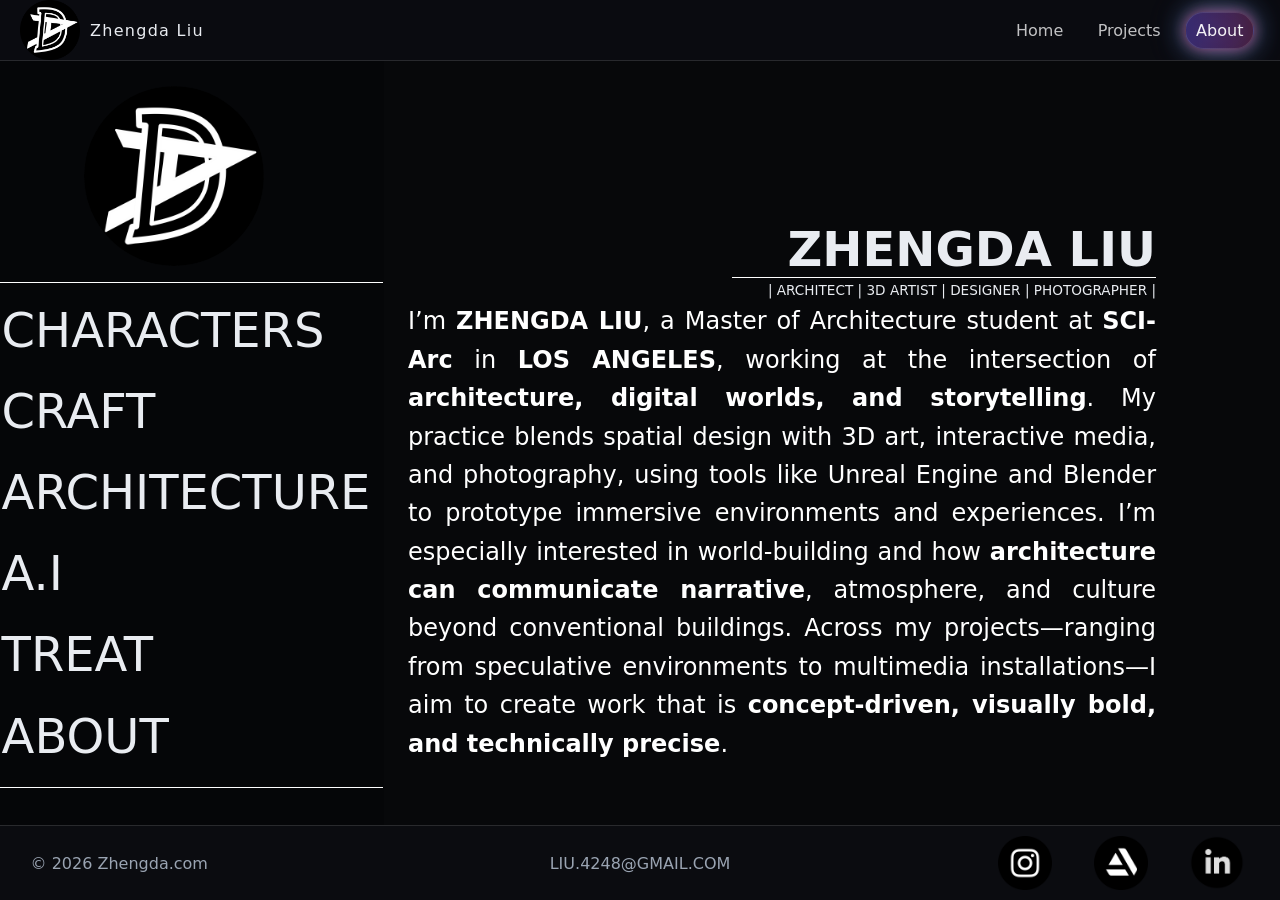
==== commit 245cd1a0: "06_10_2026 lProjects" ====
--- a/about.html
+++ b/about.html
@@ -7,7 +7,7 @@
   <link rel="stylesheet" href="style.css" />
   <script defer src="script.js"></script>
 </head>
-<body>
+<body class = "aboutPage">
   <header class="header">
     <div class="container row">
       <a class="brand" href="index.html">
@@ -46,50 +46,51 @@
   </div>
 
   <!-- Story content -->
-  <div class="myStory">
-    <h3>MY STORY</h3>
-
-    <h4>Early Years in Beijing</h4>
-    <p class="firstP">
-      I was born in <span class="bold">BEIJING, CHINA</span>, a city rich in history and culture. One of my clearest childhood memories is how fast the city was changing—construction sites were everywhere, and buildings seemed to rise from the ground as I grew up. I often stood and watched, wondering what I might become in the future. Looking back, that experience probably planted my early interest in building. But I also believe it came from something more personal. My father loved drawing when he was young, and I think his sense of aesthetics influenced me from the start.
-    </p>
-
-    <p>
+  <details class="myStory">
+    <summary class="storyTitle">MY STORY</summary>
+    <div class = "storyText">
+     <h4>Early Years in Beijing</h4>
+     <p class="firstP">
+       I was born in <span class="bold">BEIJING, CHINA</span>, a city rich in history and culture. One of my clearest childhood memories is how fast the city was changing—construction sites were everywhere, and buildings seemed to rise from the ground as I grew up. I often stood and watched, wondering what I might become in the future. Looking back, that experience probably planted my early interest in building. But I also believe it came from something more personal. My father loved drawing when he was young, and I think his sense of aesthetics influenced me from the start.
+     </p>
+
+     <p>
       When I was young, I took several drawing classes, though none lasted very long. Before college, I hesitated and felt uncertain about what direction to take. That uncertainty led me to major in <span class="bold">Economics</span> during my first year.
-    </p>
-
-    <h4>College Years</h4>
-    <p class="firstP">
+     </p>
+
+     <h4>College Years</h4>
+     <p class="firstP">
       Freshman year wasn’t easy. I loved college life, but I didn’t enjoy what I was studying. I kept thinking about the interests I had as a kid, and I realized I wanted to pursue something I genuinely cared about. After my first year, I decided to switch my major to <span class="bold">Architecture</span>. The application process wasn’t too difficult—I truly enjoyed the courses, and I completed my first portfolio.
-    </p>
-
-    <p>
+     </p>
+
+     <p>
       My time as an undergraduate at the <span class="bold">Knowlton School of Architecture (KSA)</span> was exciting. I loved the history and theory classes, and studio was also inspiring. That period helped me build a strong foundation in architecture. More importantly, <span class="bold">KSA</span> taught me a way of thinking—a <span class="bold">methodology</span> for design. Those concepts are still at the core of how I approach design today.
-    </p>
-
-    <h4>First Steps in Architecture</h4>
-    <p class="firstP">
-      Time moved quickly, and when I graduated, the pandemic was spreading worldwide. I was passionate about architecture and eager to begin my career. My first job was at <span class="bold">TIANHUA</span>, one of the largest architecture firms, where I worked as an assistant architect on an elementary school project and several competition projects. I was part of a large team—about 15 people—and we collaborated well. The most valuable lesson I learned from a big firm was how to work effectively in a large team.
-    </p>
-
-    <p>
-      However, large companies also have disadvantages. Often, you’re responsible for only one part of a project, and it can be difficult to understand the project as a whole. To gain broader experience, I joined a smaller design studio with only six people called <span class="bold">YANSHAN ARCHITECTURE</span>. The pace was much faster—we often worked on more than three projects at the same time, mostly smaller ones such as schools and resorts. Because the projects were smaller and schedules were tighter, I had the chance to participate in every stage, including design, representation, and construction. Many of our projects were completed on time and eventually put into use.
-    </p>
-
-    <h4>Returning to School</h4>
-    <p class="firstP">
-      I value both experiences. But over time, I began to feel a bit tired and repetitive in my daily work. I started to question whether I was still interested in architecture—or whether I wanted to explore something different, but not too far from design. That question led me to <span class="bold">SCI-Arc</span>.
-    </p>
-
-    <p>
-      At SCI-Arc, I began learning beyond traditional architecture. I picked up new tools—<span class="bold">Maya, Blender, C4D, and ZBrush</span>—and explored skills that connect with the game and film industries. It felt like I rekindled my passion for design. During my two years at <span class="bold">SCI-Arc</span>, I achieved more than I expected and completed several projects using these new techniques. With the support of inspiring professors, I strengthened my methodology and developed my own design language.
-    </p>
+     </p>
+
+     <h4>First Steps in Architecture</h4>
+     <p class="firstP">
+       Time moved quickly, and when I graduated, the pandemic was spreading worldwide. I was passionate about architecture and eager to begin my career. My first job was at <span class="bold">TIANHUA</span>, one of the largest architecture firms, where I worked as an assistant architect on an elementary school project and several competition projects. I was part of a large team—about 15 people—and we collaborated well. The most valuable lesson I learned from a big firm was how to work effectively in a large team.
+     </p>
+
+     <p>
+       However, large companies also have disadvantages. Often, you’re responsible for only one part of a project, and it can be difficult to understand the project as a whole. To gain broader experience, I joined a smaller design studio with only six people called <span class="bold">YANSHAN ARCHITECTURE</span>. The pace was much faster—we often worked on more than three projects at the same time, mostly smaller ones such as schools and resorts. Because the projects were smaller and schedules were tighter, I had the chance to participate in every stage, including design, representation, and construction. Many of our projects were completed on time and eventually put into use.
+     </p>
+
+     <h4>Returning to School</h4>
+     <p class="firstP">
+       I value both experiences. But over time, I began to feel a bit tired and repetitive in my daily work. I started to question whether I was still interested in architecture—or whether I wanted to explore something different, but not too far from design. That question led me to <span class="bold">SCI-Arc</span>.
+     </p>
+
+     <p>
+       At SCI-Arc, I began learning beyond traditional architecture. I picked up new tools—<span class="bold">Maya, Blender, C4D, and ZBrush</span>—and explored skills that connect with the game and film industries. It felt like I rekindled my passion for design. During my two years at <span class="bold">SCI-Arc</span>, I achieved more than I expected and completed several projects using these new techniques. With the support of inspiring professors, I strengthened my methodology and developed my own design language.
+     </p>
 
     <h4>Where I’m Headed Next</h4>
-    <p class="firstP">
+     <p class="firstP">
       Now, I consider myself a <span class="bold">3D artist</span>, and I hope to build a career in the field I truly love. If you’ve read this far, thank you—I genuinely appreciate it. As the saying goes, “Life is like a box of chocolates—you never know what you’re going to get.” I’m excited to keep moving forward on this path, and I believe it will lead to something meaningful.
-    </p>
-  </div>
+     </p>
+    </div>
+  </details>
 
 </section>
 
@@ -118,7 +119,7 @@
 
   <!-- Biography -->
   <details class="bioBlock">
-    <summary class="bioTitle">BIOGRAPHY</summary>
+   <summary class="bioTitle">BIOGRAPHY</summary>
 
    <div class="linkGrid">
       <a class="linkCard" style="--bg:url('assets/images/biography/venice.png')"
@@ -152,8 +153,8 @@
   </details>
 
   <!-- Resume -->
-  <div class="resumeBlock">
-    <h2 class="resumeTitle">EDUCATION</h2>
+  <details class="resumeBlock">
+    <summary class="resumeTitle">EDUCATION</summary>
 
     <div class="resumeItem">
       <div class="resumeHead">
@@ -165,7 +166,7 @@
         architectural design.
       </p>
     </div>
-
+  
     <div class="resumeItem">
       <div class="resumeHead">
         <span class="resumeRole">M.Arch — SCI-Arc</span>
@@ -175,8 +176,11 @@
         Learned additional design tools with a focus on spatial storytelling, real-time workflows, and visualization.
       </p>
     </div>
-
-    <h2 class="resumeTitle">WORKING EXPERIENCE</h2>
+  </details>
+  
+  <!-- WORKINGEXPERIENCE -->
+  <details class = "workingBlock">
+    <summary class="resumeTitle">WORKING EXPERIENCE</summary>
 
     <div class="resumeItem">
       <div class="resumeHead">
@@ -198,20 +202,20 @@
         Contributed to residential and commercial projects while exploring more innovative and smart-technology approaches.
       </p>
     </div>
-
-    <!-- Contact -->
-    <div class="contactBlock">
-      <h2 class="resumeTitle">CONTACT</h2>
-
-      <div class="contactRow">
-        <span class="contactLabel">Email:</span>
-        <a class="contactLink" href="mailto:LIU.4248@GMAIL.COM">LIU.4248@GMAIL.COM</a>
-      </div>
-
-      <div class="contactRow">
-        <span class="contactLabel">TEL:</span>
-        <a class="contactLink" href="tel:+16149657210">+1-614-965-7210</a>
-      </div>
+  </details>
+
+  <!-- Contact -->
+  <div class="contactBlock">
+    <h2 class="resumeTitle">CONTACT</h2>
+
+    <div class="contactRow">
+      <span class="contactLabel">Email:</span>
+      <a class="contactLink" href="mailto:LIU.4248@GMAIL.COM">LIU.4248@GMAIL.COM</a>
+    </div>
+
+    <div class="contactRow">
+      <span class="contactLabel">TEL:</span>
+      <a class="contactLink" href="tel:+16149657210">+1-614-965-7210</a>
     </div>
   </div>
 </section>
--- a/style.css
+++ b/style.css
@@ -378,7 +378,7 @@
   position: relative;
   left: -1.2rem;
   white-space: nowrap; /* for phone */
-  font-size: 0.5rem; 
+  font-size: 0.6rem; 
 }
 
 .home-wrap .btnRow{
@@ -423,8 +423,6 @@
   color:var(--fg);
   overflow: hidden;
 }
-
-
 
 
 
@@ -586,7 +584,7 @@
   overflow-x: hidden;
   align-items: center;  
   position: relative;
-  padding: 0px 24px;
+  padding-inline: clamp(12px, 2vw, 24px); /* responsive left/right padding */
   display: flex;
   flex-direction: column;
   gap: 16px;
@@ -647,6 +645,7 @@
 {
   position: relative;
   z-index: 1;
+  box-sizing: border-box;
 }
 
 .rightPane > *{
@@ -667,8 +666,8 @@
 }
 
 @media (max-width: 768px){
-  .box1,
-  .btnRow{
+  .aboutPage .box1,
+  .aboutPage .btnRow{
     display: none !important;}
 }
 
@@ -701,11 +700,17 @@
 /*MYSTORY*/
 
 
-
 .leftPane .myStory{
-  padding-left: 70px;
-  padding-right: 80px;
-}
+  padding-left: clamp(3px, 3vw, 70px);
+  padding-right: clamp(3px, 3vw, 80px);
+}
+
+.leftPane .myStory .storyTitle{
+ font-size: 3rem;
+ font-weight: 700;
+ margin-bottom: 10px;
+}
+
 
 .leftPane .myStory h3{
   margin: 0 0 10px;
@@ -761,7 +766,7 @@
   font-size: 3rem;
   text-align: right;
   padding-top: 100px;
-  padding-right: 180px;
+  padding-right: 100px;
   margin: 0;
 }
 .rightPane .bold2{
@@ -770,11 +775,12 @@
 }
 
 .rightPane .box .nameLine{
-  width: 44%;
+  width: 50%;
   height: 1.35px;
   background: rgb(255, 255, 255);
 
-  margin: 0px 180px 0px auto; /* right padding = 180px, align right */
+
+  margin: 0px 100px 0px auto; /* right padding = 180px, align right */
 }
 
 .rightPane .box p{
@@ -782,7 +788,7 @@
   margin: 4px 0 0;           /* kills paragraph top margin */
   text-align: right;
   padding-top: 0px;
-  padding-right: 180px;
+  padding-right: 100px;
   margin-left: 0;
 }
 
@@ -802,18 +808,22 @@
   line-height: 1.6;
   color: rgb(255, 255, 255);
 
-  padding-right: 180px;
+  padding-right: 100px;
   padding-left: 0;
 }
 
 
 
 /*BIOGRAPHY*/
+
+.rightPane .bioBlock{
+  padding-right: 100px;
+}
+
+
 .rightPane .bioTitle{
-  padding-right: 180px; 
   position: relative;
   margin: 100px 0 0 0;
-  padding-left: 10px;   /* increase to push more right; decrease to push left */
   text-align: left;
   font-size: 2.5rem;
   font-weight: 700;
@@ -824,7 +834,7 @@
 .rightPane .bioTitle::after{
   content:"";
   display: block;
-  width: 100%;          /* line length */
+  width:100%;          /* line length */
   height: 1px;           /* line thickness */
   background: rgb(255, 255, 255);
 }
@@ -833,8 +843,8 @@
 
 /* card-like buttons */
 .rightPane .linkGrid{
-  margin-top: 0px;
-  padding-right: 180px;          /* match your right offset */
+  margin-top: 20px;
+  padding-top: 10px;
   display: grid;
   grid-template-columns: repeat(3, minmax(140px, 1fr));
   gap: 14px;
@@ -904,9 +914,12 @@
 /*EDUCATION& WORKING EXPERIENCE*/
 .rightPane .resumeBlock{
   margin-top: 0px;
-  padding-right: 180px;  /* match your right content offset */
-}
-
+  padding-right: 100px;  /* match your right content offset */
+}
+.rightPane .workingBlock{
+  margin-top: 0px;
+  padding-right: 100px;  /* match your right content offset */
+}
 .rightPane .resumeTitle{
   text-align: left;
   margin: 100px 0 10px;
@@ -924,7 +937,9 @@
   background: rgb(255, 255, 255);
 }
 
-
+.rightPane .resumeItem{
+ margin-top: 30px;
+}
 .rightPane .resumeHead{
   display: flex;
   justify-content: space-between;
@@ -932,10 +947,6 @@
   flex-wrap: wrap;
 }
 
-.rightPane.resumeHead.highlight{
-  padding-left: 12px;
-  border-left: 3px solid rgba(255,255,255,0.35);
-}
 
 .rightPane .resumeRole{
   font-weight: 600;
@@ -949,7 +960,8 @@
 
 
 .rightPane .resumeDesc{
-  margin: 0px 0 36px;
+  margin: 0px 0 0px;
+  padding-top: 10px;
   font-weight: 300;
   line-height: 1;
   color: rgba(255,255,255,0.80);
@@ -958,7 +970,9 @@
 
 
 /*CONTACT*/
-
+.rightPane .contactBlock{
+  padding-right: 100px;
+}
 .rightPane .contactBlock .resumeTitle{
   text-align: right;
 }
@@ -1000,27 +1014,135 @@
 
 
 
+
+/* Desktop: always looks normal, not clickable */
+@media (min-width: 769px){
+  .bioBlock > summary.bioTitle{
+    pointer-events: none;
+    cursor: default;
+    list-style: none;
+  }
+
+  .bioBlock > summary.bioTitle::-webkit-details-marker{
+    display: none;
+  }
+
+  .bioBlock > .linkGrid{
+    display: grid;
+  }
+
+
+  /*make sure resumeBlock show it's apperance when on browser*/
+  .resumeBlock > summary.resumeTitle{
+    pointer-events: none;
+    cursor: default;
+    list-style: none;
+  }
+
+  .resumeBlock > summary.resumeTitle::-webkit-details-marker{
+    display: none;
+  }
+
+
+ /*make sure workingBlock show it's apperance when on browser*/
+ .workingBlock > summary.resumeTitle{
+    pointer-events: none;
+    cursor: default;
+    list-style: none;
+  }
+
+  .workingBlock > summary.resumeTitle::-webkit-details-marker{
+    display: none;
+  }
+
+/*make sure myStory show it's apperance when on browser*/
+  .myStory{
+    width: 100%;
+  }
+
+  .myStory > summary.storyTitle{
+    pointer-events: none;
+    cursor: default;
+    list-style: none;
+  }
+
+  .myStory > summary.storyTitle::-webkit-details-marker{
+    display: none;
+  }
+}
+
 /* mobile: stack */
 @media (max-width: 768px){
-  /* merge left/right children into one flow */
-  .leftPane, .rightPane{ 
-    display: contents; 
-    min-width: none;
-  }
-
-  /* parent becomes flex so order works */
+  *{
+    box-sizing: border-box;
+  }
+  
+  html,
+  body{
+    width: 100%;
+    max-width: 100%;
+    overflow-x: hidden;
+  }
+
+  img,
+  video,
+  iframe{
+    max-width: 100%;
+    height: auto;
+  }
+  /**{
+    outline: 1px solid red;
+  }*/
+
+  /* Merge left/right pane children into one mobile flow */
+  .leftPane,
+  .rightPane{ 
+    display: contents;
+    min-width: 0;
+  }
+
+  /* Parent becomes flex so order works */
   main.split{
+    position: relative;
     display: flex;
     flex-direction: column;
     gap: 14px;
-  }
-
-  /* ✅ Your desired order */
-  .box{ order: 1; }
-  .bioBlock { order: 2; }
-  .linkGrid { order: 3; }
-  .resumeBlock{ order: 4; }
+
+    background-image:
+    linear-gradient(
+     rgba(43, 43, 43, 0.39),
+     rgba(12, 12, 12, 0.527)
+    ),
+    url("assets/images/about-pg.png");
+
+    background-size: cover;
+    background-position: center;
+    background-repeat: no-repeat;
+
+    background-attachment: scroll; /* better for mobile */
+
+
+  }
+
+  /* Mobile order */
+  .rightPane .box{ order: 1; }
+  .bioBlock{ order: 2; }
+  .resumeBlock{ order: 3; }
+  .workingBlock { order: 3; }
   .myStory{ order: 5; }
+  .contactBlock { order: 6; }
+
+
+  /* =========================
+     Intro / name section
+  ========================= */
+
+  .rightPane .box{
+    width: 100%;
+    max-width: 100%;
+    min-width: 0;
+    box-sizing: border-box;
+  }
 
   .rightPane .box h1{
     font-size: clamp(1rem, 10vw, 4rem);
@@ -1030,50 +1152,60 @@
   }
 
   .rightPane .box .nameLine{
-  width: min(340px, 70%);
-  height: 1.5px;              /* ✅ thicker line (try 2px–4px) */
-  background: #fff;         /* keep your color */
-
-  margin-top: 2px;
-  margin-left: auto;        /* ✅ align right */
-  margin-right: 40px;
-}
+    width: min(340px, 70%);
+    height: 1.5px;
+    background: #fff;
+
+    margin-top: 2px;
+    margin-left: auto;
+    margin-right: 40px;
+  }
 
   .rightPane .box p{
     font-size: 0.65rem;
     text-align: right;
     padding-right: 40px;
-
-  }
-
-/*introduction*/
-
- .rightPane .box .intro{
-    box-sizing: border-box; /* ✅ critical */
+  }
+
+  .rightPane .box .intro{
+    box-sizing: border-box;
     width: 100%;
     max-width: 100%;
-    padding-top:  10px !important;
-    padding-left:  40px !important;
-    padding-right: 40px;
-
-    word-break: break-word; /* extra safety */
- 
+
+    padding-top: 10px !important;
+    padding-left: 35px !important;
+    padding-right: 35px !important;
 
     font-size: clamp(0.95rem, 3.6vw, 1.15rem);
     line-height: 1.6;
-    text-align: left;
-
+    text-align: justify;
     text-indent: 1.3rem;
-  }
-
-
-  /* base (closed + open) */
-  .bioBlock > summary.bioTitle{
+
+    word-break: break-word;
+    white-space: normal;
+  }
+
+
+  /* =========================
+     Biography dropdown
+  ========================= */
+
+ .rightPane .bioBlock{
+    padding-left: 20px;
+    padding-right: 20px;
+    width: 100%;
+    max-width: 100%;
+    min-width: 0;
+    box-sizing: border-box;
+    align-items:left ;
+  }
+
+ .rightPane .bioBlock > summary.bioTitle{ 
     margin: 0;
     position: relative;
-    padding: 18px 16px 12px; /* top right/left bottom */
+
+    padding: 15px 15px 15px;
     text-align: left;
-
     font-size: 1.4rem;
     font-weight: 700;
     letter-spacing: .08em;
@@ -1083,43 +1215,378 @@
     list-style: none;
     user-select: none;
   }
-  .bioBlock > summary.bioTitle::-webkit-details-marker{ display:none; }
-
-  /* underline (closed) */
-  .bioBlock > summary.bioTitle::after{
-    content:"";
+
+ .rightPane .bioBlock > summary.bioTitle::-webkit-details-marker{
+    display: none;
+  }
+
+  /* underline */
+ .rightPane .bioBlock > summary.bioTitle::after{
+    content: "";
     display: block;
+
+    width: 100%;
+    height: 2px;
     margin-top: 10px;
-    width: 100%;              /* avoid overflow on mobile */
-    height: 2px;
+
     background: rgba(255,255,255,.55);
   }
 
-  /* small arrow (closed) */
-  .bioBlock > summary.bioTitle::before{
+  /* arrow */
+ .rightPane .bioBlock > summary.bioTitle::before{
     content: "▾";
     position: absolute;
     right: 16px;
     top: 18px;
+
     opacity: .75;
     transform: rotate(0deg);
     transition: transform .2s ease, opacity .2s ease;
   }
 
-  /* AFTER CLICK (open state) */
-  .bioBlock[open] > summary.bioTitle{
+
+
+  /* closed link cards */
+ .rightPane .bioBlock > .linkGrid{
+    display: none !important;
+    padding-right: 0px;
+    padding-left: 10px;
+    margin-left: 0px;
+  }
+
+  /* opened link cards, still mobile layout */
+ .rightPane .bioBlock[open] > .linkGrid{
+    display: grid !important;
+    grid-template-columns: 1fr !important;
+  
+    gap: 14px !important;
+
+    /* wider, but still fits phone screen */
+    width: calc(90vw - 20px);
+    max-width: calc(90vw - 20px);
+
+    /* center it */
+    margin-top: 12px;
+    box-sizing: border-box;
+  }
+
+ .rightPane .bioBlock[open] > .linkGrid .linkCard{
+    width: 88vw;
+    max-width: calc(88vw - 24px);
+    box-sizing: border-box;
+
+    height: 100px;          /* ✅ shorter card */
+    min-height: 100px;
+  
+    margin-left: 20px;
+  }
+
+  /* open state */
+ .rightPane.bioBlock[open] > summary.bioTitle{
     color: rgba(255,255,255,1);
   }
 
-  .bioBlock[open] > summary.bioTitle::after{
+ .rightPane .bioBlock[open] > summary.bioTitle::after{
     background: rgba(255,255,255,1);
   }
 
-  .bioBlock[open] > summary.bioTitle::before{
+ .rightPane .bioBlock[open] > summary.bioTitle::before{
     transform: rotate(180deg);
     opacity: 1;
   }
 
+
+  /* =========================
+     resumeBlock dropdown
+  ========================= */
+
+  .rightPane .resumeBlock{
+    
+    padding-left: 20px;
+    padding-right: 20px;
+    width: 100%;
+    max-width: 100%;
+    min-width: 0;
+    box-sizing: border-box;
+    align-items:left ;
+  }
+
+  .rightPane .resumeBlock > summary.resumeTitle{
+    
+    margin: 0;
+    position: relative;
+    padding: 15px 15px 15px;
+    text-align: left;
+    font-size: 1.4rem;
+    font-weight: 700;
+    letter-spacing: .08em;
+    color: rgba(255,255,255,0.95);
+
+    cursor: pointer;
+    list-style: none;
+    user-select: none;
+  }
+
+  .rightPane .resumeBlock > summary.resumeTitle::-webkit-details-marker{
+    display: none;
+  }
+
+  .rightPane .resumeBlock > summary.resumeTitle::before{
+    content: "▾";
+    position: absolute;
+    right: 16px;
+    top: 18px;
+
+    opacity: .75;
+    transform: rotate(0deg);
+    transition: transform .2s ease, opacity .2s ease;
+  }
+
+    /* underline */
+  .rightPane .resumeBlock > summary.resumeTitle::after{
+    content: "";
+    display: block;
+
+    width: 100%;
+    height: 2px;
+    margin-top: 10px;
+
+    background: rgba(255,255,255,.55);
+  }
+
+  /* open state */
+  .rightPane .resumeBlock[open] > summary.resumeTitle{
+    color: rgba(255,255,255,1);
+  }
+
+  .rightPane .resumeBlock[open] > summary.resumeTitle::after{
+    background: rgba(255,255,255,1);
+  }
+
+  .rightPane .resumeBlock[open] > summary.resumeTitle::before{
+    transform: rotate(180deg);
+    opacity: 1;
+  }
+
+.rightPane .resumeItem{
+  margin-top:20px;
+  margin-right: 20px;
+  margin-left:15px;
+}
+
+.rightPane .resumeHead{
+  display: flex;
+  justify-content: flex-start; /* better than space-between here */
+  gap: 14px;
+  flex-wrap: wrap;
+  font-weight: 1000;
+}
+
+.rightPane .resumeRole{
+  text-align: left;
+  font-size: 1rem;
+  font-weight: 800;
+  color: rgba(255,255,255,0.92);
+}
+
+.rightPane .resumeTime{
+  margin-left: auto;      /* keeps it on the right */
+  text-align: right;
+  font-size: 1rem;
+  font-weight: 450;
+  color: rgb(255,255,255);
+}
+
+
+.rightPane .resumeDesc{
+    margin: 0px 0 0px;
+    font-weight: 300;
+    line-height: 1;
+    color: rgba(255,255,255,0.80);
+}
+
+
+/* =========================
+  workingBlock dropdown
+========================= */
+
+.rightPane .workingBlock{
+    
+  padding-left: 20px;
+  padding-right: 20px;
+  width: 100%;
+  max-width: 100%;
+  min-width: 0;
+  box-sizing: border-box;
+  align-items:left ;
+}
+
+.rightPane .workingBlock > summary.resumeTitle{
+    
+  margin: 0;
+  position: relative;
+  padding: 15px 15px 15px;
+  text-align: left;
+  font-size: 1.4rem;
+  font-weight: 700;
+  letter-spacing: .08em;
+  color: rgba(255,255,255,0.95);
+  cursor: pointer;
+  list-style: none;
+  user-select: none;
+}
+
+.rightPane .workingBlock > summary.resumeTitle::-webkit-details-marker{
+  display: none;
+  }
+
+.rightPane .workingBlock > summary.resumeTitle::before{
+  content: "▾";
+  position: absolute;
+  right: 16px;
+  top: 18px;
+  opacity: .75;
+  transform: rotate(0deg);
+  transition: transform .2s ease, opacity .2s ease;
+}
+
+  /* underline */
+.rightPane .workingBlock > summary.resumeTitle::after{
+  content: "";
+  display: block;
+  width: 100%;
+  height: 2px;
+  margin-top: 10px;
+  background: rgba(255,255,255,.55);
+ }
+
+  /* open state */
+.rightPane .workingBlock[open] > summary.resumeTitle{
+  color: rgba(255,255,255,1);
+ }
+
+.rightPane .workingBlock[open] > summary.resumeTitle::after{
+  background: rgba(255,255,255,1);
+}
+
+.rightPane .workingBlock[open] > summary.resumeTitle::before{
+  transform: rotate(180deg);
+  opacity: 1;
+}
+
+/* =========================
+  myStory dropdown
+========================= */
+
+.leftPane .myStory{
+  padding-left: 20px;
+  padding-right: 20px;
+  width: 100%;
+  max-width: 100%;
+  min-width: 0;
+  box-sizing: border-box;
+  align-items:left ;
+}
+
+.leftPane .myStory > summary.storyTitle{
+    
+  margin: 0;
+  position: relative;
+  padding: 15px 15px 15px;
+  text-align: left;
+  font-size: 1.4rem;
+  font-weight: 700;
+  letter-spacing: .08em;
+  list-style: none;
+  color: rgba(255,255,255,0.95);
+  cursor: pointer;
+  list-style: none;
+  user-select: none;
+}
+
+.leftPane .myStory > summary.storyTitle::-webkit-details-marker{
+  display: none;
+  }
+
+.leftPane .myStory > summary.storyTitle::before{
+  content: "▾";
+  position: absolute;
+  right: 16px;
+  top: 18px;
+  opacity: .75;
+  transform: rotate(0deg);
+  transition: transform .2s ease, opacity .2s ease;
+}
+
+  /* underline */
+.leftPane .myStory > summary.storyTitle::after{
+  content: "";
+  display: block;
+  width: 100%;
+  height: 2px;
+  margin-top: 10px;
+  background: rgba(255,255,255,.55);
+ }
+
+  /* open state */
+.leftPane .myStory[open] > summary.storyTitle{
+  color: rgba(255,255,255,1);
+ }
+
+.leftPane .myStory[open] > summary.storyTitle::after{
+  background: rgba(255,255,255,1);
+}
+
+.leftPane .myStory[open] > summary.storyTitle::before{
+  transform: rotate(180deg);
+  opacity: 1;
+}
+
+.storyText{
+  margin-left:15px;
+  margin-right:20px;
+}
+
+
+/* =========================
+  Contact information
+========================= */
+.rightPane .contactBlock{
+  padding-left: 20px;
+  padding-right: 20px;
+  margin-bottom: 5px;
+  width: 100%;
+  max-width: 100%;
+  min-width: 0;
+  box-sizing: border-box;
+  align-items:left ;
+}
+
+.rightPane .contactBlock .resumeTitle{
+  margin: 0;
+  position: relative;
+  padding: 0px 15px 15px;
+  text-align: left;
+  font-size: 1.4rem;
+  font-weight: 700;
+  letter-spacing: .08em;
+  color: rgba(255,255,255,0.95);
+  cursor: pointer;
+  list-style: none;
+  user-select: none;
+}
+
+.rightPane .contactRow {
+  margin-top: 0px;
+  padding-left: 15px;
+  margin-bottom: 5px;
+  text-align: left;
+}
+
+.rightPane .contactBlock > .resumeTitle::after{
+  display: none;
+  content: none;
+ }
 }
 
 
@@ -1340,6 +1807,167 @@
   outline-offset: 3px;
 }
 
+.projectDots{
+  display: none;
+}
+
+@media (max-width: 768px){
+
+/*Projectspage text*/
+
+.projectsTitle{
+  display: flex;
+  align-items: center;
+  justify-content: center;
+  gap: 1px;                 /* space between text and lines */
+  text-align: center;
+}
+
+.projectsTitle .tMain{
+  padding-left: 50px;
+  font-family: "Space Grotesk", system-ui, sans-serif;
+  font-style: italic;
+  font-size: 2.4rem;
+  color: rgba(255,255,255,0.95);
+  font-weight: 500;
+  letter-spacing: 0.01em;
+}
+
+.projectsTitle .tMain .bigP{
+  font-size: 3rem;   /* bigger than the rest of PROJECTS */
+  line-height: 1;
+  display: inline-block;
+}
+
+.projectsTitle .tSub{
+  padding-top: 30px;
+  font-size: 0.8rem;
+  color: rgba(190, 201, 42, 0.596);
+  font-weight: 320;
+  font-style: italic;
+  letter-spacing: 0.01em;
+  margin-left: 0px;   /* space between the two */
+}
+
+.projectsTitle::before,
+.projectsTitle::after{
+  display:none;
+}
+
+  .grid{
+    --cardW: 83vw;
+
+    display: flex;
+    flex-wrap: nowrap;
+    gap: 14px;
+
+    overflow-x: auto;
+    overflow-y: hidden;
+
+    scroll-snap-type: x mandatory;
+    scroll-behavior: smooth;
+    -webkit-overflow-scrolling: touch;
+
+    width: 100vw;
+    max-width: 100vw;
+    margin-left: calc(50% - 50vw);
+    margin-right: calc(50% - 50vw);
+
+    padding-left: calc((100vw - var(--cardW)) / 2);
+    padding-right: calc((100vw - var(--cardW)) / 2);
+    padding-bottom: 18px;
+
+    scroll-padding-left: calc((100vw - var(--cardW)) / 2);
+    scroll-padding-right: calc((100vw - var(--cardW)) / 2);
+
+    box-sizing: border-box;
+    scrollbar-width: none;
+  }
+
+  .grid::-webkit-scrollbar{
+    display: none;
+  }
+
+  .grid .projectCard{
+    flex: 0 0 var(--cardW);
+    max-width: var(--cardW);
+
+    aspect-ratio: 4 / 3;
+    height: auto;
+
+    scroll-snap-align: center;
+    border: 6px solid rgba(120, 150, 255, 0.55); /* blue-purple transparent */
+    border-radius: 12px;
+    overflow: hidden;
+
+    transform: scale(0.82);
+    opacity: 0.5;
+    transition: transform .35s ease, opacity .35s ease;
+  }
+
+  /* pull cards closer together, so side cards are visible */
+  .grid .projectCard + .projectCard{
+    margin-left: -32px;
+  }
+
+.grid .projectCard.isSelected{
+  border: 5px solid transparent;
+  border-radius: 12px;
+
+  background:
+    var(--bg) center / cover no-repeat padding-box,
+    linear-gradient(135deg,
+  rgba(8, 10, 35, 0.95) 0%,
+  rgba(55, 25, 95, 0.85) 20%,
+  rgba(138, 37, 96, 0.70) 40%,
+  rgba(95, 90, 210, 0.68) 60%,
+  rgba(30, 13, 107, 0.78) 80%,
+  rgba(5, 12, 45, 0.95) 100%
+) border-box;
+
+  box-shadow:
+    inset 0 0 8px rgba(255,255,255,0.08),
+    0 0 0 1px rgba(5, 8, 35, 0.75),
+    0 0 18px rgba(80, 120, 255, 0.28),
+    0 0 30px rgba(180, 50, 180, 0.18);
+
+  transform: scale(1);
+  opacity: 1;
+  z-index: 2;
+}
+
+  .projectDots{
+    display: flex;
+    justify-content: center;
+    align-items: center;
+    gap: 8px;
+
+    margin-top: 12px;
+  }
+
+  .projectDot{
+    width: 7px;
+    height: 7px;
+    border-radius: 999px;
+
+    border: none;
+    padding: 0;
+    cursor: pointer;
+
+    background: rgba(255,255,255,0.35);
+    transition: width .25s ease, background .25s ease, opacity .25s ease;
+  }
+
+  .projectDot.isActive{
+    width: 22px;
+    background: linear-gradient(90deg,
+      rgba(155, 15, 97, 0.95),
+      rgba(61, 9, 158, 0.9)
+    );
+  }
+
+
+}
 
 
 
